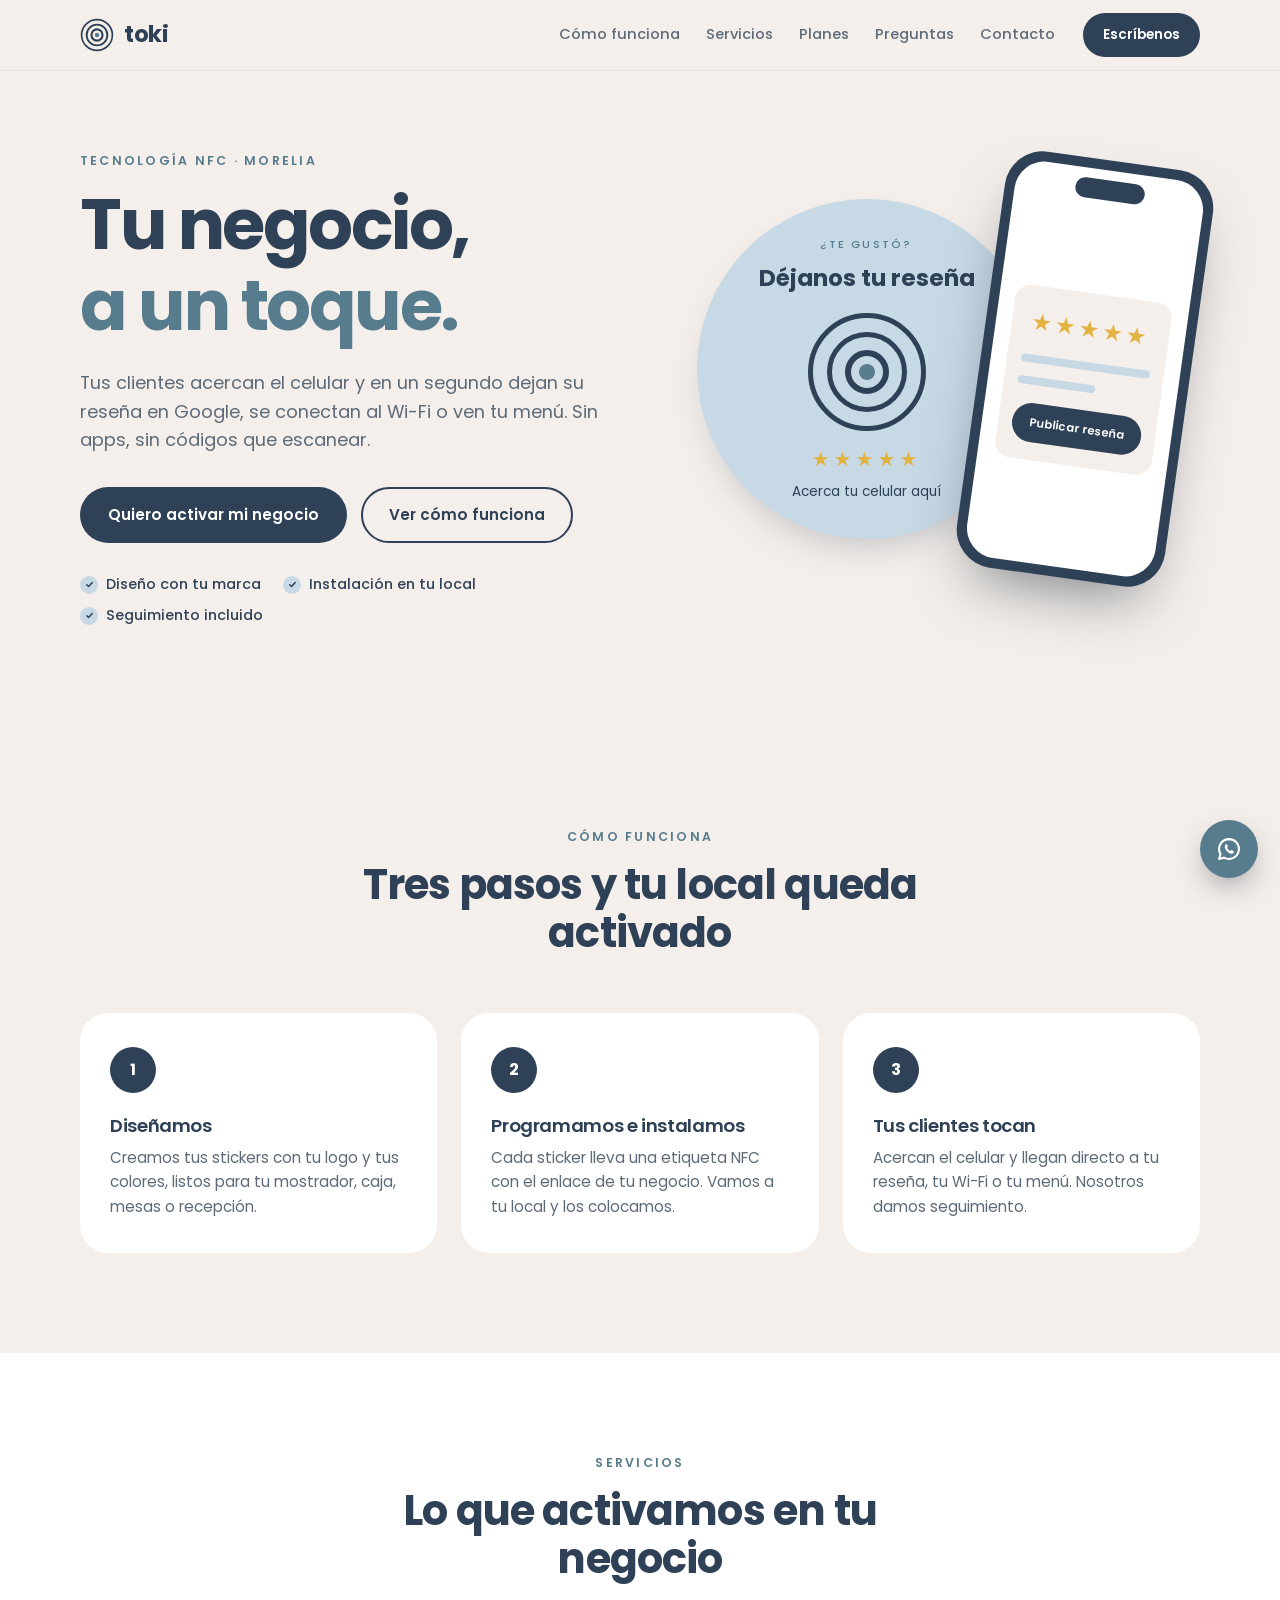
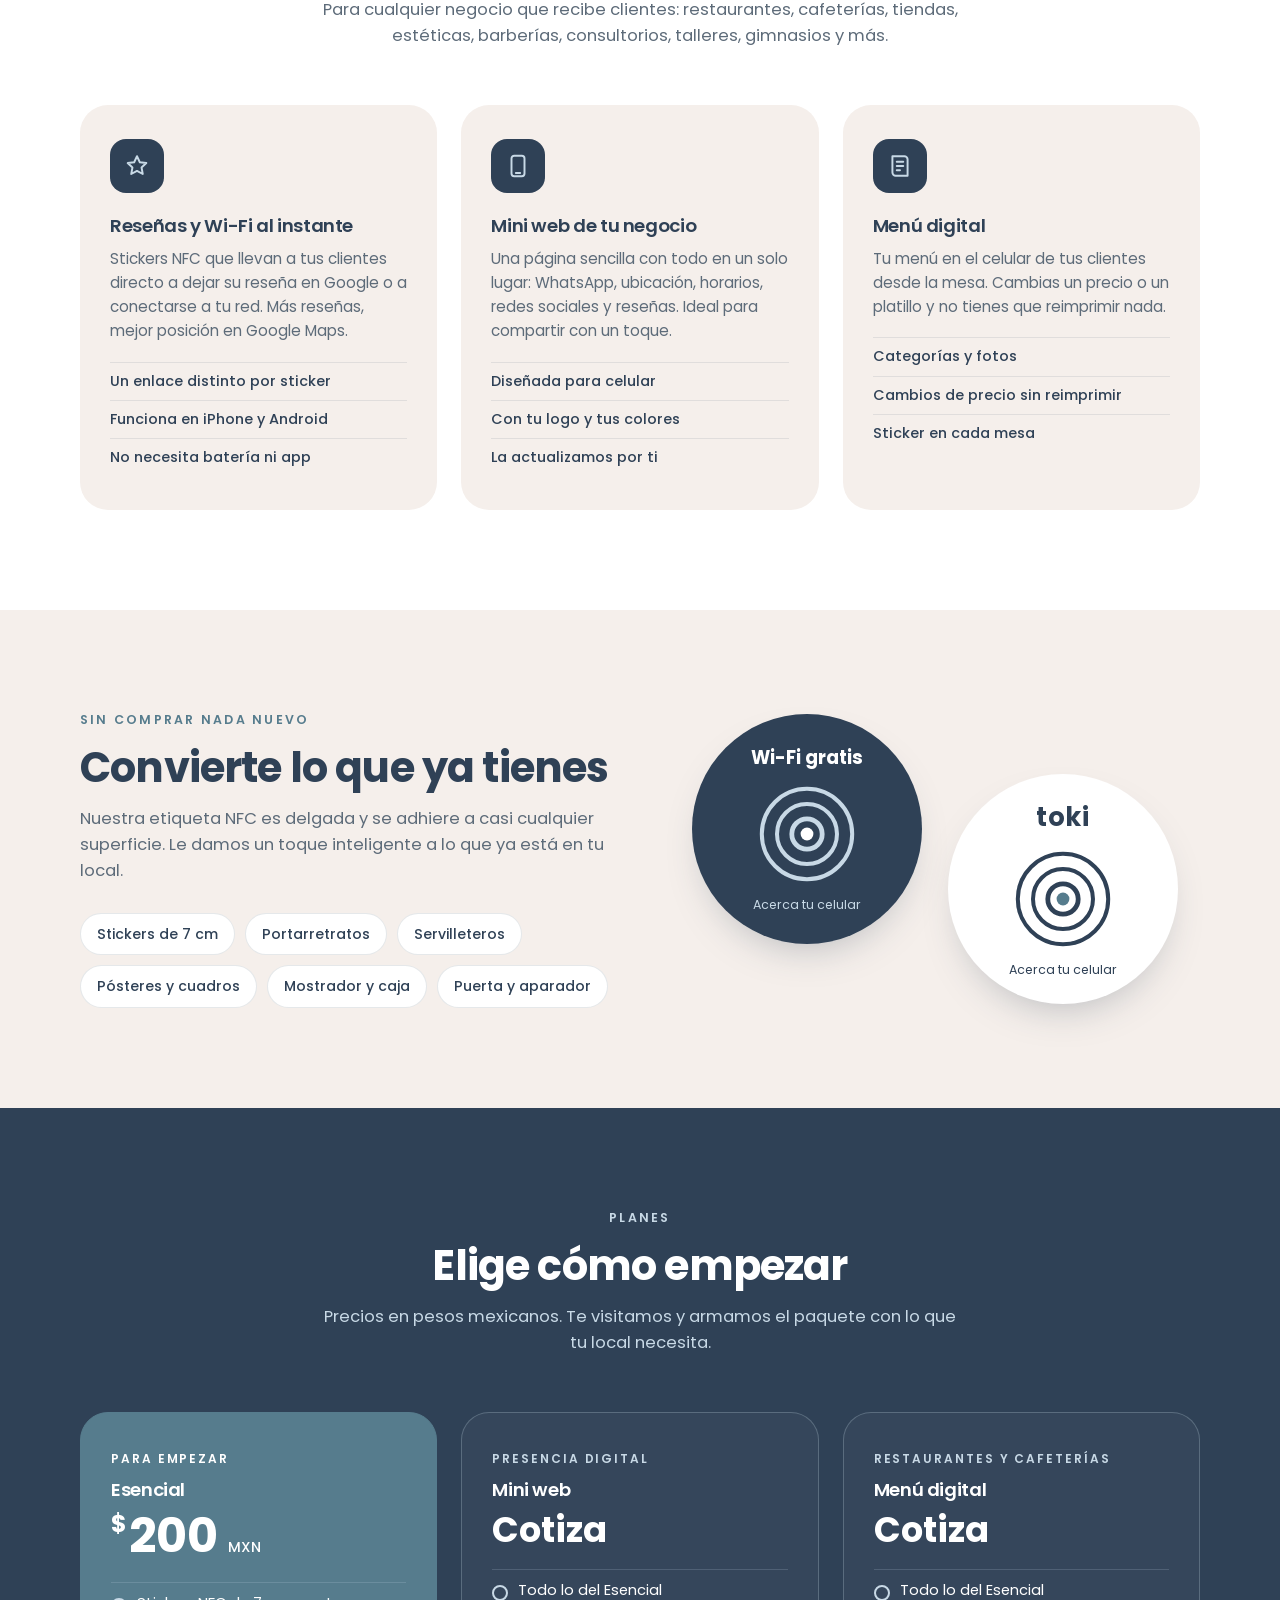
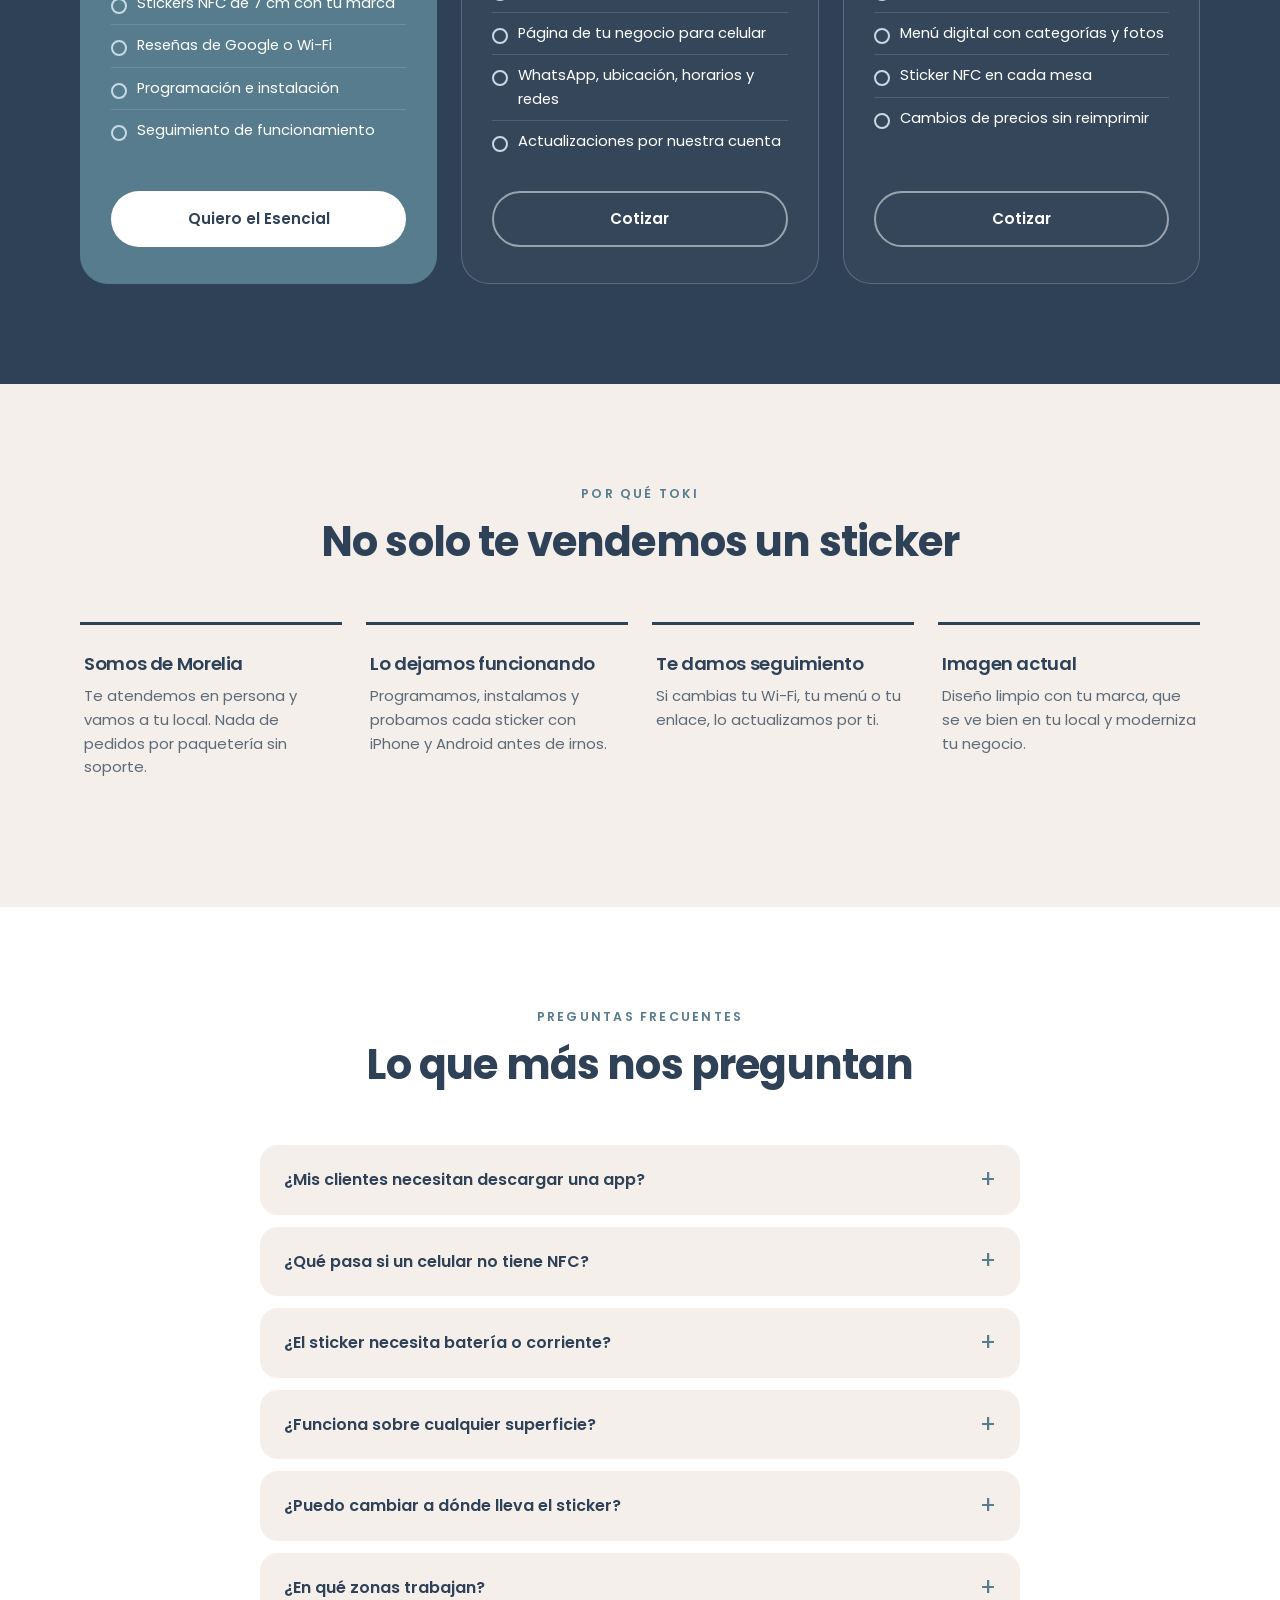
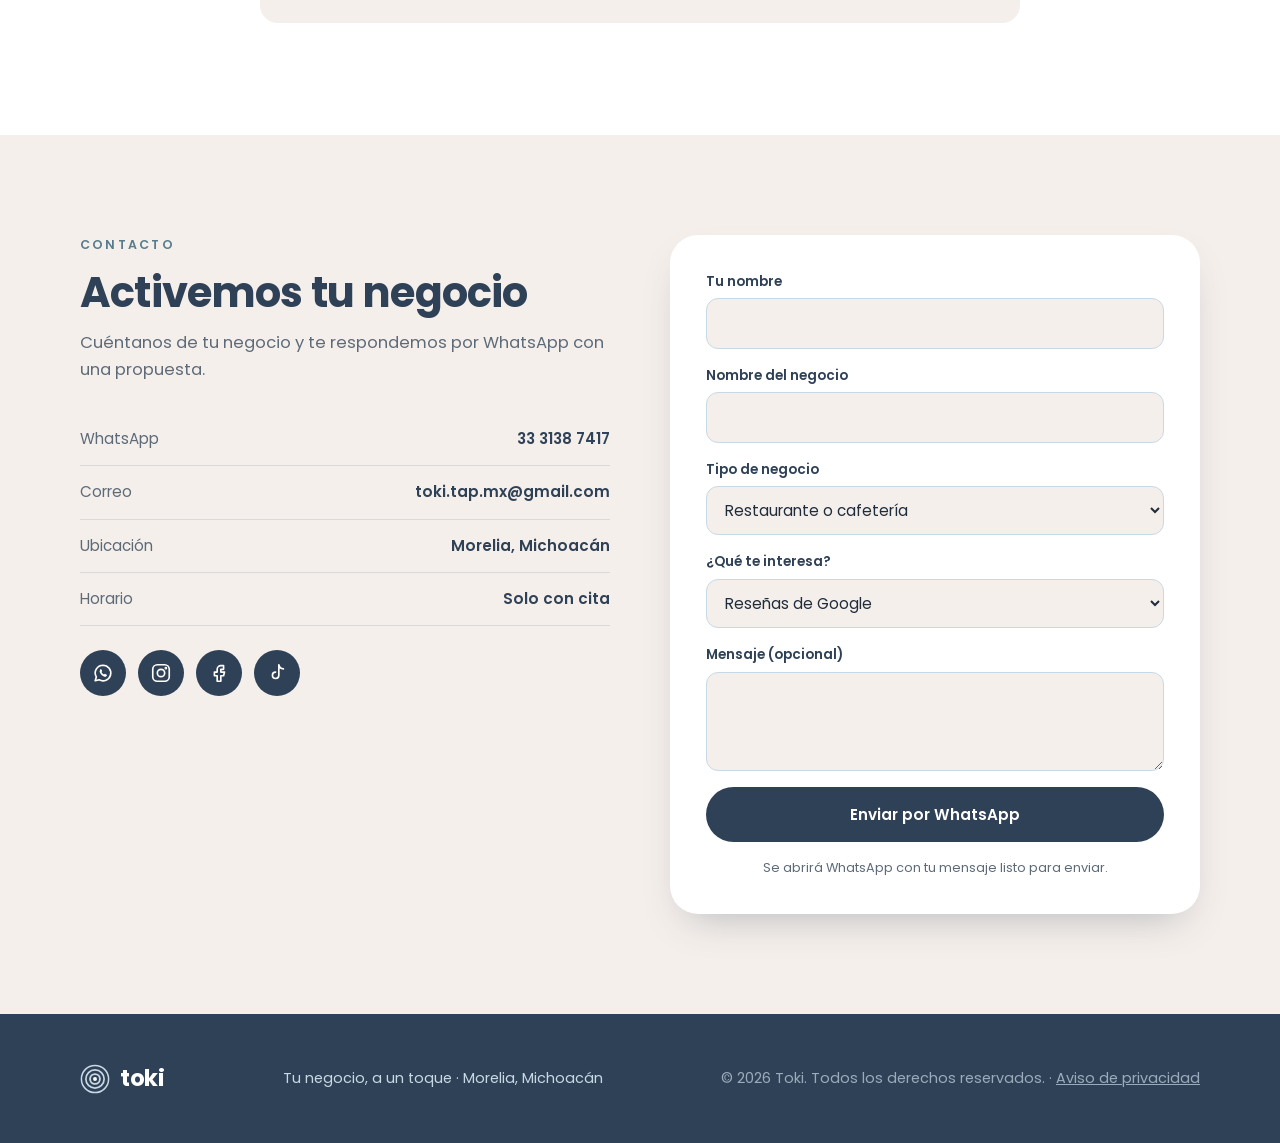
==== index.html @ 363a6a0e "Agregar aviso de privacidad (requerido por Meta para el bot de WhatsApp) Co-Authored-By: Claude Opus" ====
<!DOCTYPE html>
<html lang="es-MX">
<head>
  <meta charset="UTF-8">
  <meta name="viewport" content="width=device-width, initial-scale=1">
  <title>Toki · Tu negocio, a un toque | Stickers NFC en Morelia</title>
  <meta name="description" content="Stickers NFC para todo tipo de negocio en Morelia: reseñas de Google, Wi-Fi, menú digital y más con solo acercar el celular. Diseño, programación e instalación incluidos.">
  <meta property="og:title" content="Toki · Tu negocio, a un toque">
  <meta property="og:description" content="Reseñas, Wi-Fi y menú digital con solo acercar el celular. Stickers NFC instalados en tu negocio en Morelia.">
  <meta property="og:type" content="website">
  <meta property="og:locale" content="es_MX">
  <meta name="theme-color" content="#2F4156">
  <link rel="icon" href="favicon.svg" type="image/svg+xml">
  <link rel="preconnect" href="https://fonts.googleapis.com">
  <link rel="preconnect" href="https://fonts.gstatic.com" crossorigin>
  <link href="https://fonts.googleapis.com/css2?family=Poppins:wght@300;400;500;600;700&display=swap" rel="stylesheet">
  <link rel="stylesheet" href="css/styles.css">
</head>
<body>

<header class="nav">
  <div class="wrap nav__in">
    <a href="#inicio" class="brand" aria-label="Toki, inicio">
      <img src="assets/logo.svg" alt="" width="34" height="34">
      <span>toki</span>
    </a>
    <nav class="nav__links" id="menu">
      <a href="#como-funciona">Cómo funciona</a>
      <a href="#servicios">Servicios</a>
      <a href="#planes">Planes</a>
      <a href="#preguntas">Preguntas</a>
      <a href="#contacto">Contacto</a>
    </nav>
    <a class="btn btn--sm btn--dark js-wa" href="#contacto">Escríbenos</a>
    <button class="nav__toggle" aria-label="Abrir menú" aria-expanded="false" aria-controls="menu"><span></span><span></span></button>
  </div>
</header>

<main>
  <!-- HERO -->
  <section class="hero" id="inicio">
    <div class="wrap hero__in">
      <div class="hero__copy">
        <p class="eyebrow">Tecnología NFC · Morelia</p>
        <h1>Tu negocio,<br><span>a un toque.</span></h1>
        <p class="lead">Tus clientes acercan el celular y en un segundo dejan su reseña en Google, se conectan al Wi-Fi o ven tu menú. Sin apps, sin códigos que escanear.</p>
        <div class="hero__cta">
          <a class="btn btn--dark js-wa" href="#contacto">Quiero activar mi negocio</a>
          <a class="btn btn--ghost" href="#como-funciona">Ver cómo funciona</a>
        </div>
        <ul class="ticks">
          <li>Diseño con tu marca</li>
          <li>Instalación en tu local</li>
          <li>Seguimiento incluido</li>
        </ul>
      </div>
      <div class="hero__art" aria-hidden="true">
        <div class="sticker sticker--hero">
          <small>¿TE GUSTÓ?</small>
          <strong>Déjanos tu reseña</strong>
          <div class="radar"><i></i><i></i><i></i><b></b></div>
          <em>★★★★★</em>
          <span>Acerca tu celular aquí</span>
        </div>
        <div class="phone">
          <div class="phone__screen">
            <div class="phone__notch"></div>
            <div class="phone__card">
              <div class="phone__stars">★★★★★</div>
              <div class="phone__line"></div>
              <div class="phone__line phone__line--short"></div>
              <div class="phone__btn">Publicar reseña</div>
            </div>
          </div>
        </div>
        <div class="pulse"><i></i><i></i><i></i></div>
      </div>
    </div>
  </section>

  <!-- CÓMO FUNCIONA -->
  <section class="section" id="como-funciona">
    <div class="wrap">
      <header class="sec-head">
        <p class="eyebrow">Cómo funciona</p>
        <h2>Tres pasos y tu local queda activado</h2>
      </header>
      <ol class="steps">
        <li class="step">
          <span class="step__n">1</span>
          <h3>Diseñamos</h3>
          <p>Creamos tus stickers con tu logo y tus colores, listos para tu mostrador, caja, mesas o recepción.</p>
        </li>
        <li class="step">
          <span class="step__n">2</span>
          <h3>Programamos e instalamos</h3>
          <p>Cada sticker lleva una etiqueta NFC con el enlace de tu negocio. Vamos a tu local y los colocamos.</p>
        </li>
        <li class="step">
          <span class="step__n">3</span>
          <h3>Tus clientes tocan</h3>
          <p>Acercan el celular y llegan directo a tu reseña, tu Wi-Fi o tu menú. Nosotros damos seguimiento.</p>
        </li>
      </ol>
    </div>
  </section>

  <!-- SERVICIOS -->
  <section class="section section--tint" id="servicios">
    <div class="wrap">
      <header class="sec-head">
        <p class="eyebrow">Servicios</p>
        <h2>Lo que activamos en tu negocio</h2>
        <p class="sec-sub">Para cualquier negocio que recibe clientes: restaurantes, cafeterías, tiendas, estéticas, barberías, consultorios, talleres, gimnasios y más.</p>
      </header>
      <div class="cards">
        <article class="card">
          <div class="card__icon">
            <svg viewBox="0 0 24 24"><path d="M12 3l2.6 5.5 6 .8-4.4 4.1 1.1 6-5.3-2.9-5.3 2.9 1.1-6L3.4 9.3l6-.8z"/></svg>
          </div>
          <h3>Reseñas y Wi-Fi al instante</h3>
          <p>Stickers NFC que llevan a tus clientes directo a dejar su reseña en Google o a conectarse a tu red. Más reseñas, mejor posición en Google Maps.</p>
          <ul>
            <li>Un enlace distinto por sticker</li>
            <li>Funciona en iPhone y Android</li>
            <li>No necesita batería ni app</li>
          </ul>
        </article>
        <article class="card">
          <div class="card__icon">
            <svg viewBox="0 0 24 24"><rect x="6" y="2.5" width="12" height="19" rx="2.5"/><path d="M10 18.5h4"/></svg>
          </div>
          <h3>Mini web de tu negocio</h3>
          <p>Una página sencilla con todo en un solo lugar: WhatsApp, ubicación, horarios, redes sociales y reseñas. Ideal para compartir con un toque.</p>
          <ul>
            <li>Diseñada para celular</li>
            <li>Con tu logo y tus colores</li>
            <li>La actualizamos por ti</li>
          </ul>
        </article>
        <article class="card">
          <div class="card__icon">
            <svg viewBox="0 0 24 24"><path d="M5 3h11a3 3 0 013 3v15H8a3 3 0 01-3-3z"/><path d="M9 8h6M9 12h6M9 16h3"/></svg>
          </div>
          <h3>Menú digital</h3>
          <p>Tu menú en el celular de tus clientes desde la mesa. Cambias un precio o un platillo y no tienes que reimprimir nada.</p>
          <ul>
            <li>Categorías y fotos</li>
            <li>Cambios de precio sin reimprimir</li>
            <li>Sticker en cada mesa</li>
          </ul>
        </article>
      </div>
    </div>
  </section>

  <!-- CONVIERTE LO QUE YA TIENES -->
  <section class="section" id="formatos">
    <div class="wrap split">
      <div>
        <p class="eyebrow">Sin comprar nada nuevo</p>
        <h2>Convierte lo que ya tienes</h2>
        <p class="sec-sub">Nuestra etiqueta NFC es delgada y se adhiere a casi cualquier superficie. Le damos un toque inteligente a lo que ya está en tu local.</p>
        <ul class="chips">
          <li>Stickers de 7 cm</li>
          <li>Portarretratos</li>
          <li>Servilleteros</li>
          <li>Pósteres y cuadros</li>
          <li>Mostrador y caja</li>
          <li>Puerta y aparador</li>
        </ul>
      </div>
      <div class="mini-stickers" aria-hidden="true">
        <div class="sticker sticker--sm sticker--navy">
          <strong>Wi-Fi gratis</strong>
          <div class="radar radar--light"><i></i><i></i><i></i><b></b></div>
          <span>Acerca tu celular</span>
        </div>
        <div class="sticker sticker--sm sticker--white">
          <strong class="wordmark">toki</strong>
          <div class="radar"><i></i><i></i><i></i><b></b></div>
          <span>Acerca tu celular</span>
        </div>
      </div>
    </div>
  </section>

  <!-- PLANES -->
  <section class="section section--navy" id="planes">
    <div class="wrap">
      <header class="sec-head">
        <p class="eyebrow eyebrow--light">Planes</p>
        <h2>Elige cómo empezar</h2>
        <p class="sec-sub">Precios en pesos mexicanos. Te visitamos y armamos el paquete con lo que tu local necesita.</p>
      </header>
      <div class="plans">
        <article class="plan plan--featured">
          <p class="plan__tag">Para empezar</p>
          <h3>Esencial</h3>
          <p class="plan__price"><span>$</span>200 <small>MXN</small></p>
          <ul>
            <li>Stickers NFC de 7 cm con tu marca</li>
            <li>Reseñas de Google o Wi-Fi</li>
            <li>Programación e instalación</li>
            <li>Seguimiento de funcionamiento</li>
          </ul>
          <a class="btn btn--light js-wa" data-msg="Hola Toki, me interesa el plan Esencial." href="#contacto">Quiero el Esencial</a>
        </article>
        <article class="plan">
          <p class="plan__tag">Presencia digital</p>
          <h3>Mini web</h3>
          <p class="plan__price plan__price--quote">Cotiza</p>
          <ul>
            <li>Todo lo del Esencial</li>
            <li>Página de tu negocio para celular</li>
            <li>WhatsApp, ubicación, horarios y redes</li>
            <li>Actualizaciones por nuestra cuenta</li>
          </ul>
          <a class="btn btn--outline js-wa" data-msg="Hola Toki, quiero cotizar la Mini web." href="#contacto">Cotizar</a>
        </article>
        <article class="plan">
          <p class="plan__tag">Restaurantes y cafeterías</p>
          <h3>Menú digital</h3>
          <p class="plan__price plan__price--quote">Cotiza</p>
          <ul>
            <li>Todo lo del Esencial</li>
            <li>Menú digital con categorías y fotos</li>
            <li>Sticker NFC en cada mesa</li>
            <li>Cambios de precios sin reimprimir</li>
          </ul>
          <a class="btn btn--outline js-wa" data-msg="Hola Toki, quiero cotizar el Menú digital." href="#contacto">Cotizar</a>
        </article>
      </div>
    </div>
  </section>

  <!-- POR QUÉ TOKI -->
  <section class="section" id="por-que">
    <div class="wrap">
      <header class="sec-head">
        <p class="eyebrow">Por qué Toki</p>
        <h2>No solo te vendemos un sticker</h2>
      </header>
      <div class="why">
        <div><h3>Somos de Morelia</h3><p>Te atendemos en persona y vamos a tu local. Nada de pedidos por paquetería sin soporte.</p></div>
        <div><h3>Lo dejamos funcionando</h3><p>Programamos, instalamos y probamos cada sticker con iPhone y Android antes de irnos.</p></div>
        <div><h3>Te damos seguimiento</h3><p>Si cambias tu Wi-Fi, tu menú o tu enlace, lo actualizamos por ti.</p></div>
        <div><h3>Imagen actual</h3><p>Diseño limpio con tu marca, que se ve bien en tu local y moderniza tu negocio.</p></div>
      </div>
    </div>
  </section>

  <!-- PREGUNTAS -->
  <section class="section section--tint" id="preguntas">
    <div class="wrap wrap--narrow">
      <header class="sec-head">
        <p class="eyebrow">Preguntas frecuentes</p>
        <h2>Lo que más nos preguntan</h2>
      </header>
      <div class="faq">
        <details>
          <summary>¿Mis clientes necesitan descargar una app?</summary>
          <p>No. Los iPhone recientes y la mayoría de los Android con NFC leen la etiqueta solo con acercar el celular. En Android, el NFC debe estar activado en ajustes.</p>
        </details>
        <details>
          <summary>¿Qué pasa si un celular no tiene NFC?</summary>
          <p>Podemos agregar un código QR al diseño del sticker para que nadie se quede fuera.</p>
        </details>
        <details>
          <summary>¿El sticker necesita batería o corriente?</summary>
          <p>No. La etiqueta NFC toma la energía del celular al momento de acercarlo. No se descarga ni necesita mantenimiento eléctrico.</p>
        </details>
        <details>
          <summary>¿Funciona sobre cualquier superficie?</summary>
          <p>Sobre madera, vidrio, plástico, papel y acrílico, sí. Sobre metal se necesita una etiqueta especial; si tu mobiliario es metálico, te lo decimos al visitarte.</p>
        </details>
        <details>
          <summary>¿Puedo cambiar a dónde lleva el sticker?</summary>
          <p>Sí. Si cambias tu contraseña de Wi-Fi, tu menú o tu enlace, lo actualizamos sin que tengas que comprar stickers nuevos.</p>
        </details>
        <details>
          <summary>¿En qué zonas trabajan?</summary>
          <p>Empezamos en Morelia, con instalación en tu local. Escríbenos y te decimos si llegamos a tu zona.</p>
        </details>
      </div>
    </div>
  </section>

  <!-- CONTACTO -->
  <section class="section" id="contacto">
    <div class="wrap split split--contact">
      <div>
        <p class="eyebrow">Contacto</p>
        <h2>Activemos tu negocio</h2>
        <p class="sec-sub" id="contact-sub">Cuéntanos de tu negocio y te respondemos por WhatsApp con una propuesta.</p>
        <ul class="contact-list">
          <li data-need="whatsapp"><span>WhatsApp</span><a class="js-wa js-wa-text" href="#">—</a></li>
          <li data-need="email"><span>Correo</span><a class="js-email" href="#">—</a></li>
          <li><span>Ubicación</span><b class="js-ciudad">—</b></li>
          <li data-need="horario"><span>Horario</span><b class="js-horario">—</b></li>
        </ul>
        <div class="socials">
          <a class="js-wa-info" data-need="whatsapp" href="#" target="_blank" rel="noopener" aria-label="WhatsApp: pedir información"><svg viewBox="0 0 24 24"><path d="M12 3.5a8.5 8.5 0 0 0-7.3 12.8L3.5 20.5l4.3-1.1A8.5 8.5 0 1 0 12 3.5z"/><path d="M9.1 7.9c.3-.3.7-.3.9 0l1 1.6c.2.3.1.6-.1.8l-.6.6c.6 1.2 1.6 2.2 2.8 2.8l.6-.6c.2-.2.5-.3.8-.1l1.6 1c.3.2.3.6 0 .9l-.7.8c-.5.5-1.2.6-1.8.4-2.4-.9-4.3-2.8-5.2-5.2-.2-.6-.1-1.3.4-1.8z" fill="currentColor" stroke="none"/></svg></a>
          <a class="js-ig" data-need="instagram" href="#" target="_blank" rel="noopener" aria-label="Instagram"><svg viewBox="0 0 24 24"><rect x="3" y="3" width="18" height="18" rx="5"/><circle cx="12" cy="12" r="4"/><circle cx="17.3" cy="6.7" r=".6"/></svg></a>
          <a class="js-fb" data-need="facebook" href="#" target="_blank" rel="noopener" aria-label="Facebook"><svg viewBox="0 0 24 24"><path d="M14 8h3V4h-3a4 4 0 00-4 4v3H7v4h3v6h4v-6h3l1-4h-4V8z"/></svg></a>
          <a class="js-tt" data-need="tiktok" href="#" target="_blank" rel="noopener" aria-label="TikTok"><svg viewBox="0 0 24 24"><path d="M14 3v11.5a3.5 3.5 0 11-3.5-3.5M14 3c.5 2.5 2.4 4.3 5 4.5"/></svg></a>
        </div>
      </div>
      <div class="soon" id="soon" hidden>
        <img src="assets/logo.svg" alt="" width="64" height="64">
        <h3>Muy pronto abrimos nuestros canales</h3>
        <p>Estamos preparando nuestro WhatsApp y nuestras redes. Vuelve en unos días para activar tu negocio con Toki.</p>
      </div>
      <form class="form" id="form">
        <label>Tu nombre<input name="nombre" required autocomplete="name"></label>
        <label>Nombre del negocio<input name="negocio" required autocomplete="organization"></label>
        <label>Tipo de negocio
          <select name="giro">
            <option>Restaurante o cafetería</option>
            <option>Bar</option>
            <option>Tienda</option>
            <option>Estética o barbería</option>
            <option>Consultorio o clínica</option>
            <option>Taller</option>
            <option>Gimnasio</option>
            <option>Hotel</option>
            <option>Otro</option>
          </select>
        </label>
        <label>¿Qué te interesa?
          <select name="interes">
            <option>Reseñas de Google</option>
            <option>Wi-Fi</option>
            <option>Mini web</option>
            <option>Menú digital</option>
            <option>Aún no sé, quiero asesoría</option>
          </select>
        </label>
        <label>Mensaje (opcional)<textarea name="mensaje" rows="3"></textarea></label>
        <button class="btn btn--dark" type="submit">Enviar por WhatsApp</button>
        <p class="form__note">Se abrirá WhatsApp con tu mensaje listo para enviar.</p>
      </form>
    </div>
  </section>
</main>

<footer class="footer">
  <div class="wrap footer__in">
    <a href="#inicio" class="brand brand--light"><img src="assets/logo-light.svg" alt="" width="30" height="30"><span>toki</span></a>
    <p>Tu negocio, a un toque · <span class="js-ciudad">Morelia</span></p>
    <p class="footer__copy">© <span id="year"></span> Toki. Todos los derechos reservados. · <a href="privacidad.html" style="text-decoration:underline">Aviso de privacidad</a></p>
  </div>
</footer>

<a class="wa-float js-wa" href="#contacto" aria-label="Escríbenos por WhatsApp">
  <svg viewBox="0 0 24 24"><path d="M12 3.5a8.5 8.5 0 0 0-7.3 12.8L3.5 20.5l4.3-1.1A8.5 8.5 0 1 0 12 3.5z"/><path d="M9.1 7.9c.3-.3.7-.3.9 0l1 1.6c.2.3.1.6-.1.8l-.6.6c.6 1.2 1.6 2.2 2.8 2.8l.6-.6c.2-.2.5-.3.8-.1l1.6 1c.3.2.3.6 0 .9l-.7.8c-.5.5-1.2.6-1.8.4-2.4-.9-4.3-2.8-5.2-5.2-.2-.6-.1-1.3.4-1.8z" fill="currentColor" stroke="none"/></svg>
</a>

<script src="js/config.js"></script>
<script src="js/main.js"></script>
</body>
</html>
---- css/styles.css ----
/* ===== Toki · identidad ===== */
:root{
  --navy:#2F4156; --teal:#567C8D; --beige:#F5EFEB; --sky:#C8D9E6; --white:#FFFFFF;
  --ink:#1F2C3B; --muted:#5D6B79; --gold:#E3B341;
  --r:18px; --r-lg:28px;
  --shadow:0 18px 40px -18px rgba(47,65,86,.35);
  --font:"Poppins",system-ui,-apple-system,"Segoe UI",Roboto,sans-serif;
}
*{box-sizing:border-box;margin:0;padding:0}
html{scroll-behavior:smooth;scroll-padding-top:80px}
body{font-family:var(--font);color:var(--ink);background:var(--beige);line-height:1.6;-webkit-font-smoothing:antialiased}
img,svg{display:block}
a{color:inherit;text-decoration:none}
ul{list-style:none}
h1,h2,h3{color:var(--navy);line-height:1.15;letter-spacing:-.02em}
h2{font-size:clamp(1.8rem,3.6vw,2.6rem);font-weight:700}
h3{font-size:1.15rem;font-weight:600}
.wrap{width:min(1120px,100% - 40px);margin-inline:auto}
.wrap--narrow{width:min(760px,100% - 40px)}

/* ===== Botones ===== */
.btn{display:inline-flex;align-items:center;justify-content:center;gap:8px;padding:14px 26px;border-radius:999px;font-weight:600;font-size:.95rem;border:2px solid transparent;cursor:pointer;transition:transform .2s,background .2s,color .2s,border-color .2s;font-family:inherit}
.btn:hover{transform:translateY(-2px)}
.btn--sm{padding:9px 18px;font-size:.85rem}
.btn--dark{background:var(--navy);color:var(--white)}
.btn--dark:hover{background:var(--teal)}
.btn--ghost{border-color:var(--navy);color:var(--navy)}
.btn--ghost:hover{background:var(--navy);color:var(--white)}
.btn--light{background:var(--white);color:var(--navy)}
.btn--light:hover{background:var(--sky)}
.btn--outline{border-color:rgba(255,255,255,.5);color:var(--white)}
.btn--outline:hover{background:var(--white);color:var(--navy)}

/* ===== Navegación ===== */
.nav{position:sticky;top:0;z-index:50;background:rgba(245,239,235,.85);backdrop-filter:saturate(1.4) blur(12px);border-bottom:1px solid rgba(47,65,86,.08)}
.nav__in{display:flex;align-items:center;gap:28px;height:70px}
.brand{display:flex;align-items:center;gap:10px;font-weight:700;font-size:1.45rem;color:var(--navy);letter-spacing:-.02em}
.brand--light{color:var(--white)}
.nav__links{display:flex;gap:26px;margin-left:auto;font-size:.92rem;font-weight:500;color:var(--muted)}
.nav__links a:hover{color:var(--navy)}
.nav__toggle{display:none;background:none;border:0;width:40px;height:40px;cursor:pointer;flex-direction:column;justify-content:center;gap:6px;align-items:center}
.nav__toggle span{width:22px;height:2px;background:var(--navy);border-radius:2px;transition:.25s}

/* ===== Hero ===== */
.hero{padding:80px 0 100px;overflow:hidden}
.hero__in{display:grid;grid-template-columns:1.05fr .95fr;gap:60px;align-items:center}
.eyebrow{font-size:.78rem;font-weight:600;letter-spacing:.18em;text-transform:uppercase;color:var(--teal);margin-bottom:14px}
.eyebrow--light{color:var(--sky)}
h1{font-size:clamp(2.7rem,6vw,4.4rem);font-weight:700;letter-spacing:-.035em}
h1 span{color:var(--teal)}
.lead{font-size:1.12rem;color:var(--muted);margin:22px 0 32px;max-width:520px}
.hero__cta{display:flex;flex-wrap:wrap;gap:14px}
.ticks{display:flex;flex-wrap:wrap;gap:8px 22px;margin-top:30px;font-size:.9rem;color:var(--navy);font-weight:500}
.ticks li{display:flex;align-items:center;gap:8px}
.ticks li::before{content:"";width:18px;height:18px;border-radius:50%;background:var(--sky) url("data:image/svg+xml,%3Csvg xmlns='http://www.w3.org/2000/svg' viewBox='0 0 24 24' fill='none' stroke='%232F4156' stroke-width='3.2' stroke-linecap='round' stroke-linejoin='round'%3E%3Cpath d='M6 12.5l4 4 8-9'/%3E%3C/svg%3E") center/11px no-repeat}

.hero__art{position:relative;height:460px}
.sticker{border-radius:50%;display:flex;flex-direction:column;align-items:center;justify-content:center;text-align:center;box-shadow:var(--shadow)}
.sticker--hero{position:absolute;left:0;top:40px;width:340px;height:340px;background:var(--sky);color:var(--navy);gap:6px;z-index:1}
.sticker small{font-size:.7rem;letter-spacing:.2em;color:var(--teal);font-weight:500}
.sticker strong{font-size:1.45rem;font-weight:700}
.sticker em{font-style:normal;color:var(--gold);font-size:1.25rem;letter-spacing:4px}
.sticker span{font-size:.85rem}
.radar{position:relative;width:118px;height:118px;margin:10px 0 6px}
.radar i{position:absolute;inset:0;border:5px solid var(--navy);border-radius:50%}
.radar i:nth-child(2){inset:19px;border-width:5.5px}
.radar i:nth-child(3){inset:37px;border-width:6px}
.radar b{position:absolute;inset:51px;background:var(--teal);border-radius:50%}
.radar--light i{border-color:var(--sky)}
.radar--light b{background:var(--white)}

.phone{position:absolute;right:10px;top:0;width:210px;height:420px;border-radius:38px;background:var(--navy);padding:10px;box-shadow:0 30px 60px -20px rgba(31,44,59,.55);transform:rotate(8deg);z-index:2;animation:tap 4s ease-in-out infinite}
.phone__screen{height:100%;border-radius:30px;background:var(--white);position:relative;padding:44px 16px 16px}
.phone__notch{position:absolute;top:10px;left:50%;translate:-50% 0;width:70px;height:20px;border-radius:12px;background:var(--navy)}
.phone__card{background:var(--beige);border-radius:16px;padding:18px 14px;margin-top:80px}
.phone__stars{color:var(--gold);font-size:1.45rem;letter-spacing:3px;text-align:center}
.phone__line{height:8px;border-radius:6px;background:var(--sky);margin-top:14px}
.phone__line--short{width:60%}
.phone__btn{margin-top:18px;background:var(--navy);color:var(--white);font-size:.72rem;font-weight:600;text-align:center;padding:10px;border-radius:999px}
.pulse{position:absolute;left:170px;top:210px;z-index:0}
.pulse i{position:absolute;width:20px;height:20px;border-radius:50%;border:2px solid var(--teal);translate:-50% -50%;animation:ping 3s ease-out infinite;opacity:0}
.pulse i:nth-child(2){animation-delay:1s}
.pulse i:nth-child(3){animation-delay:2s}
@keyframes ping{0%{width:20px;height:20px;opacity:.7}100%{width:460px;height:460px;opacity:0}}
@keyframes tap{0%,100%{transform:rotate(8deg) translate(0,0)}50%{transform:rotate(5deg) translate(-26px,8px)}}

/* ===== Secciones ===== */
.section{padding:100px 0}
.section--tint{background:var(--white)}
.section--navy{background:var(--navy);color:var(--sky)}
.section--navy h2,.section--navy h3{color:var(--white)}
.sec-head{text-align:center;max-width:640px;margin:0 auto 56px}
.sec-sub{color:var(--muted);margin-top:14px;font-size:1.03rem}
.section--navy .sec-sub{color:var(--sky)}

.steps{display:grid;grid-template-columns:repeat(3,1fr);gap:24px;list-style:none}
.step{background:var(--white);border-radius:var(--r-lg);padding:34px 30px;position:relative}
.step__n{display:grid;place-items:center;width:46px;height:46px;border-radius:50%;background:var(--navy);color:var(--white);font-weight:700;margin-bottom:22px}
.step p{color:var(--muted);margin-top:10px;font-size:.95rem}

.cards{display:grid;grid-template-columns:repeat(3,1fr);gap:24px}
.card{background:var(--beige);border-radius:var(--r-lg);padding:34px 30px;transition:transform .25s,box-shadow .25s}
.card:hover{transform:translateY(-6px);box-shadow:var(--shadow)}
.card__icon{width:54px;height:54px;border-radius:16px;background:var(--navy);display:grid;place-items:center;margin-bottom:22px}
.card__icon svg{width:26px;height:26px;fill:none;stroke:var(--sky);stroke-width:1.8;stroke-linecap:round;stroke-linejoin:round}
.card p{color:var(--muted);font-size:.95rem;margin:10px 0 18px}
.card li{font-size:.9rem;color:var(--navy);padding:7px 0;border-top:1px solid rgba(47,65,86,.1);font-weight:500}

.split{display:grid;grid-template-columns:1fr 1fr;gap:60px;align-items:center}
.chips{display:flex;flex-wrap:wrap;gap:10px;margin-top:28px}
.chips li{background:var(--white);border:1px solid rgba(47,65,86,.12);padding:9px 16px;border-radius:999px;font-size:.88rem;font-weight:500;color:var(--navy)}
.mini-stickers{display:flex;justify-content:center;gap:26px;flex-wrap:wrap}
.sticker--sm{width:230px;height:230px;gap:2px}
.sticker--sm strong{font-size:1.15rem}
.sticker--sm .radar{transform:scale(.8);margin:0}
.sticker--sm span{font-size:.78rem}
.sticker--navy{background:var(--navy);color:var(--white)}
.sticker--white{background:var(--white);color:var(--navy)}
.sticker--navy span{color:var(--sky)}
.wordmark{font-size:1.6rem!important;letter-spacing:.02em}
.mini-stickers .sticker:nth-child(2){margin-top:60px}

.plans{display:grid;grid-template-columns:repeat(3,1fr);gap:24px;align-items:stretch}
.plan{border:1px solid rgba(200,217,230,.25);border-radius:var(--r-lg);padding:36px 30px;display:flex;flex-direction:column;background:rgba(255,255,255,.03)}
.plan--featured{background:var(--teal);border-color:var(--teal)}
.plan__tag{font-size:.75rem;letter-spacing:.16em;text-transform:uppercase;font-weight:600;color:var(--sky);margin-bottom:10px}
.plan--featured .plan__tag{color:var(--white)}
.plan__price{font-size:3rem;font-weight:700;color:var(--white);margin:12px 0 22px;line-height:1}
.plan__price span{font-size:1.5rem;vertical-align:top;margin-right:2px}
.plan__price small{font-size:.9rem;font-weight:500;color:var(--sky)}
.plan--featured .plan__price small{color:var(--white)}
.plan__price--quote{font-size:2.2rem}
.plan ul{flex:1;margin-bottom:28px}
.plan li{padding:9px 0 9px 26px;border-top:1px solid rgba(200,217,230,.18);font-size:.92rem;position:relative;color:var(--white)}
.plan li::before{content:"";position:absolute;left:0;top:15px;width:12px;height:12px;border-radius:50%;border:2.5px solid var(--sky)}

.why{display:grid;grid-template-columns:repeat(4,1fr);gap:24px}
.why>div{padding:28px 4px;border-top:3px solid var(--navy)}
.why p{color:var(--muted);font-size:.93rem;margin-top:10px}

.faq details{background:var(--beige);border-radius:var(--r);margin-bottom:12px;padding:4px 24px}
.faq summary{cursor:pointer;font-weight:600;color:var(--navy);padding:18px 30px 18px 0;list-style:none;position:relative}
.faq summary::-webkit-details-marker{display:none}
.faq summary::after{content:"+";position:absolute;right:0;top:50%;translate:0 -50%;font-size:1.5rem;font-weight:400;color:var(--teal);transition:rotate .25s}
.faq details[open] summary::after{rotate:45deg}
.faq details p{color:var(--muted);padding-bottom:20px;font-size:.95rem}

.split--contact{align-items:start}
.contact-list{margin:30px 0 24px}
.contact-list li{display:flex;justify-content:space-between;gap:20px;padding:14px 0;border-bottom:1px solid rgba(47,65,86,.12);font-size:.95rem}
.contact-list span{color:var(--muted)}
.contact-list a,.contact-list b{color:var(--navy);font-weight:600;text-align:right}
.contact-list a:hover{color:var(--teal)}
.socials{display:flex;gap:12px}
.socials a{width:46px;height:46px;border-radius:50%;background:var(--navy);color:var(--white);display:grid;place-items:center;transition:background .2s}
.socials a:hover{background:var(--teal)}
.socials svg{width:22px;height:22px;fill:none;stroke:var(--white);stroke-width:1.8;stroke-linecap:round;stroke-linejoin:round}
.form{background:var(--white);border-radius:var(--r-lg);padding:36px;display:grid;gap:16px;box-shadow:var(--shadow)}
.form label{display:grid;gap:6px;font-size:.85rem;font-weight:600;color:var(--navy)}
.form input,.form select,.form textarea{font:inherit;font-weight:400;font-size:.95rem;padding:12px 14px;border-radius:12px;border:1.5px solid var(--sky);background:var(--beige);color:var(--ink);outline:none;transition:border-color .2s}
.form input:focus,.form select:focus,.form textarea:focus{border-color:var(--teal)}
.form__note{font-size:.8rem;color:var(--muted);text-align:center}

.footer{background:var(--navy);color:var(--sky);padding:46px 0}
.footer__in{display:flex;align-items:center;justify-content:space-between;gap:20px;flex-wrap:wrap;font-size:.9rem}
.footer__copy{opacity:.7}

.wa-float{position:fixed;right:22px;bottom:22px;width:58px;height:58px;border-radius:50%;background:var(--teal);color:var(--white);display:grid;place-items:center;box-shadow:0 12px 30px -8px rgba(31,44,59,.5);z-index:60;transition:transform .2s}
.wa-float:hover{transform:scale(1.08)}
.wa-float svg{width:28px;height:28px;fill:none;stroke:currentColor;stroke-width:1.8;stroke-linejoin:round}

/* Aparición al hacer scroll */
.reveal{opacity:0;transform:translateY(24px);transition:opacity .7s ease,transform .7s ease}
.reveal.in{opacity:1;transform:none}

/* ===== Responsivo ===== */
@media (max-width:960px){
  .hero__in,.split{grid-template-columns:1fr}
  .hero__art{height:420px;max-width:440px;margin:0 auto;width:100%}
  .cards,.plans,.steps{grid-template-columns:1fr}
  .why{grid-template-columns:1fr 1fr}
  .plans{max-width:440px;margin-inline:auto}
}
@media (max-width:760px){
  .nav__links{position:fixed;inset:70px 0 auto 0;flex-direction:column;gap:0;background:var(--beige);padding:10px 20px 24px;border-bottom:1px solid rgba(47,65,86,.1);transform:translateY(-130%);transition:transform .3s;margin:0}
  .nav__links a{padding:14px 0;border-bottom:1px solid rgba(47,65,86,.08);font-size:1rem}
  .nav.open .nav__links{transform:none}
  .nav__toggle{display:flex;margin-left:auto}
  .nav__in>.btn{display:none}
  .nav.open .nav__toggle span:first-child{transform:translateY(4px) rotate(45deg)}
  .nav.open .nav__toggle span:last-child{transform:translateY(-4px) rotate(-45deg)}
  .hero{padding:50px 0 70px}
  .section{padding:72px 0}
  .sticker--hero{width:270px;height:270px;top:60px}
  .sticker--hero .radar{transform:scale(.8);margin:0}
  .sticker--hero strong{font-size:1.2rem}
  .phone{width:170px;height:340px;right:0}
  .phone__card{margin-top:50px}
  .pulse{left:135px;top:195px}
  .why{grid-template-columns:1fr}
  .mini-stickers .sticker:nth-child(2){margin-top:0}
  .sticker--sm{width:190px;height:190px}
  .sticker--sm .radar{transform:scale(.65);margin:-12px 0}
  .form{padding:26px}
}
@media (prefers-reduced-motion:reduce){
  *{animation:none!important;transition:none!important;scroll-behavior:auto!important}
  .reveal{opacity:1;transform:none}
}

/* Evita desbordes horizontales en celular */
.split>*{min-width:0}
.form input,.form select,.form textarea{width:100%;min-width:0}
.contact-list a{overflow-wrap:anywhere}
@media (max-width:760px){
  .hero__art{height:360px}
  .sticker--hero{width:230px;height:230px;top:70px;gap:2px}
  .sticker--hero small{font-size:.6rem}
  .sticker--hero strong{font-size:1rem}
  .sticker--hero .radar{transform:scale(.62);margin:-18px 0}
  .sticker--hero em{font-size:.95rem}
  .sticker--hero span{font-size:.72rem}
  .phone{width:140px;height:290px;border-radius:30px;padding:8px}
  .phone__screen{border-radius:24px;padding:34px 10px 10px}
  .phone__notch{width:50px;height:14px}
  .phone__card{margin-top:34px;padding:12px 8px}
  .phone__stars{font-size:.95rem;letter-spacing:1px}
  .phone__btn{font-size:.6rem;padding:7px}
  .pulse{left:115px;top:185px}
}

/* Elementos ocultos por datos pendientes */
[hidden]{display:none!important}
.soon{background:var(--white);border-radius:var(--r-lg);padding:44px 36px;text-align:center;box-shadow:var(--shadow);display:grid;justify-items:center;gap:14px}
.soon p{color:var(--muted);max-width:360px}
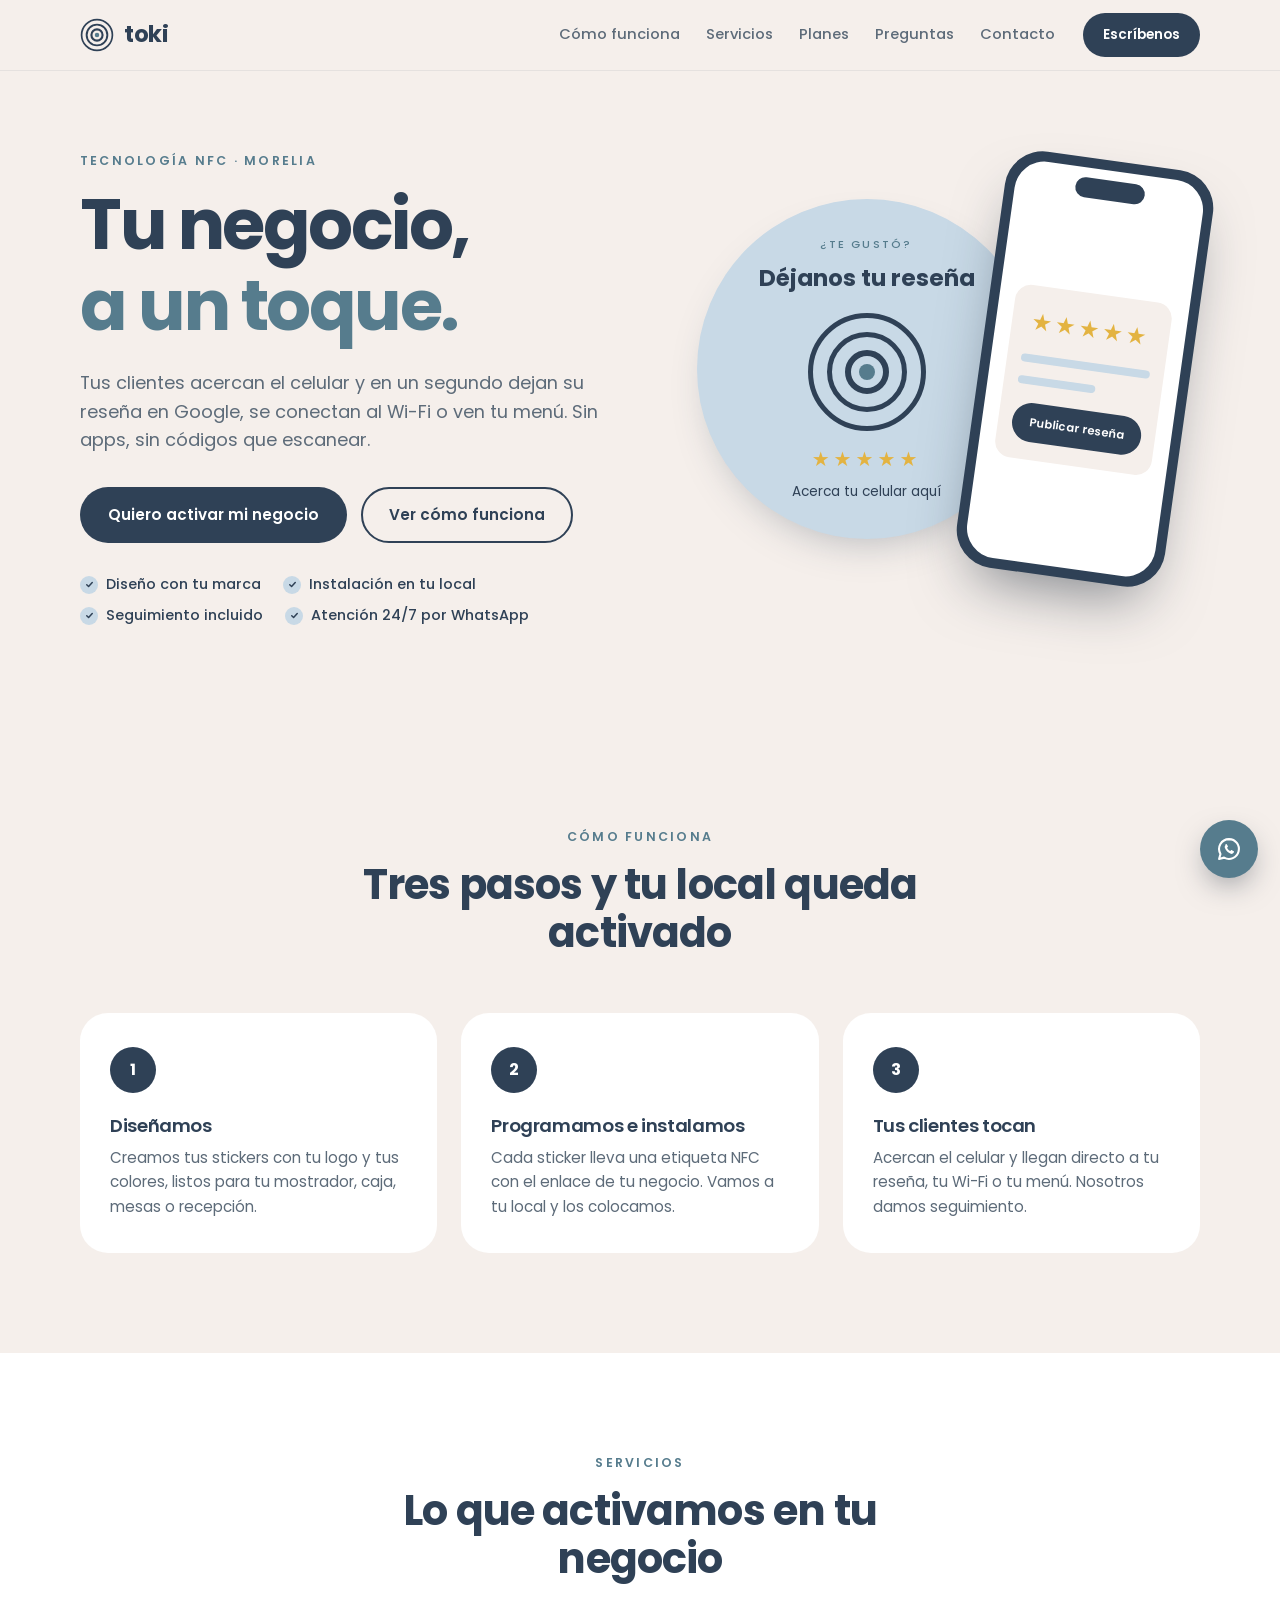
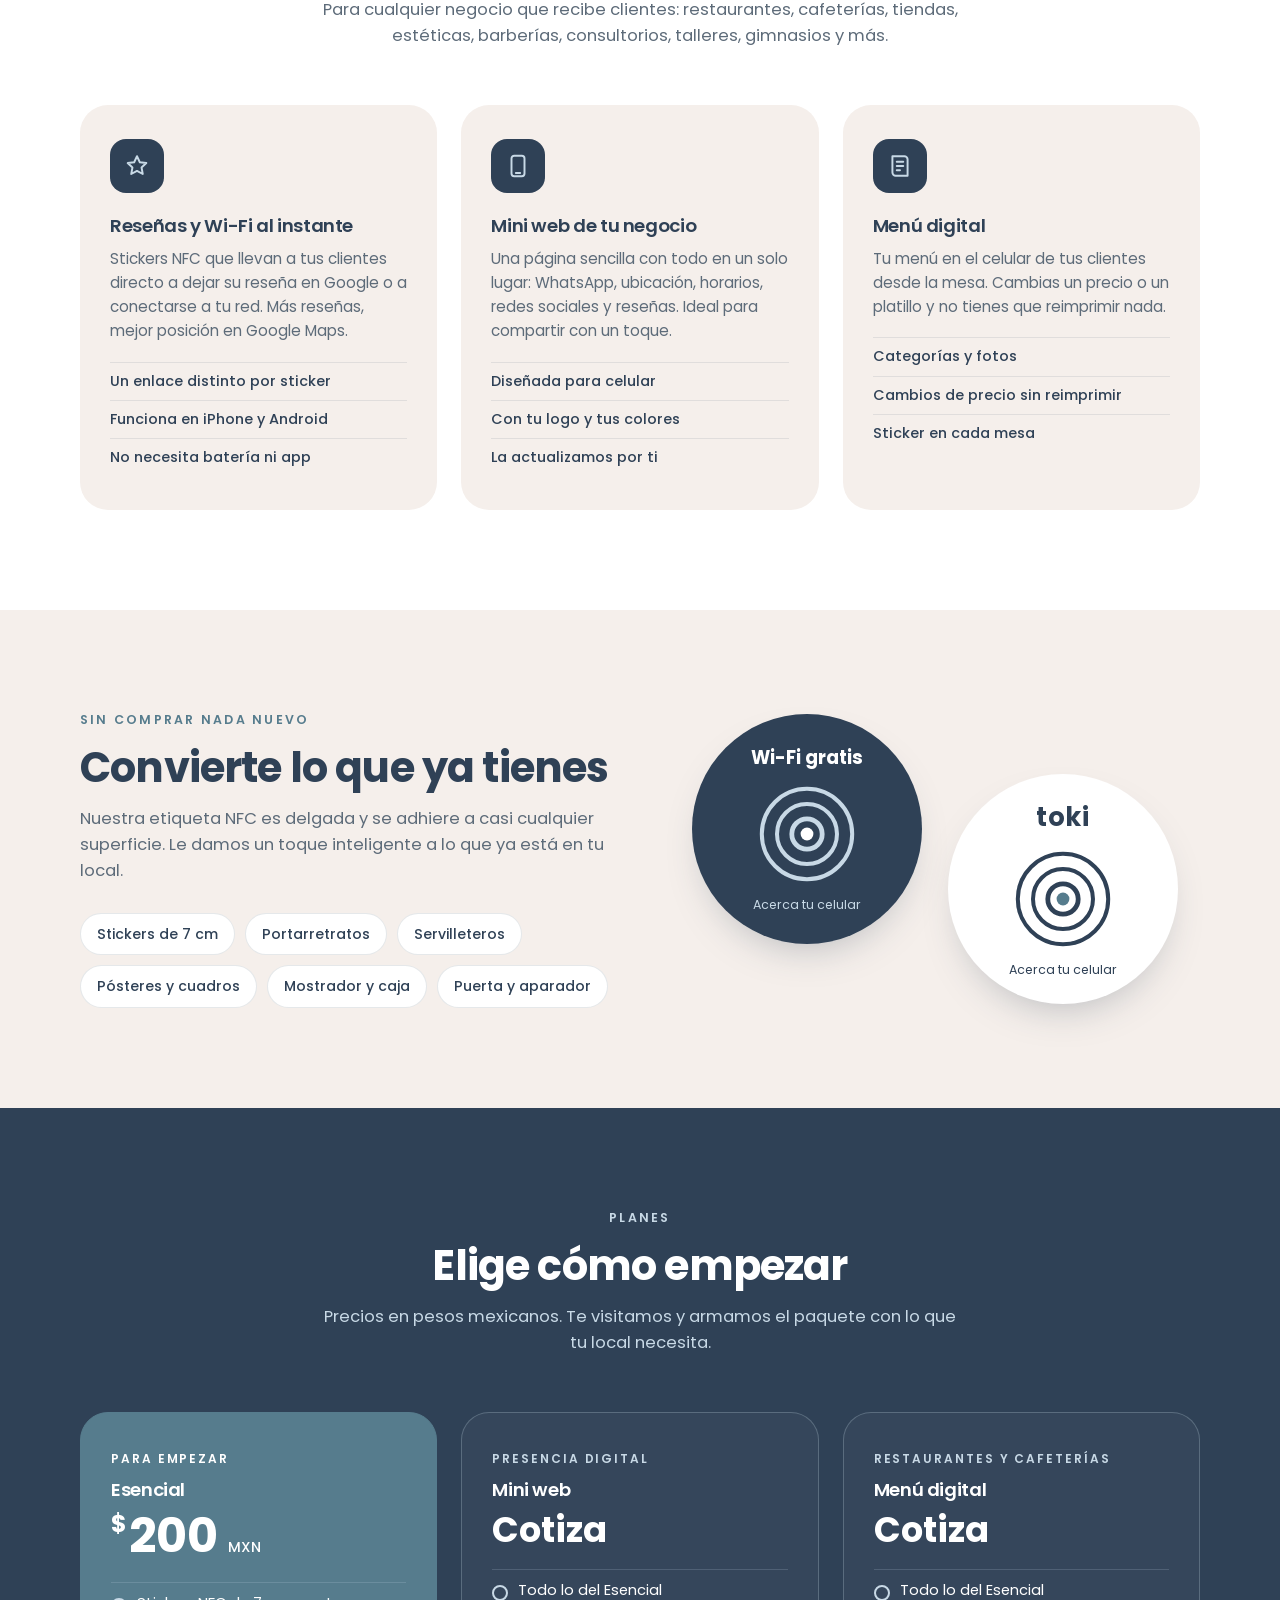
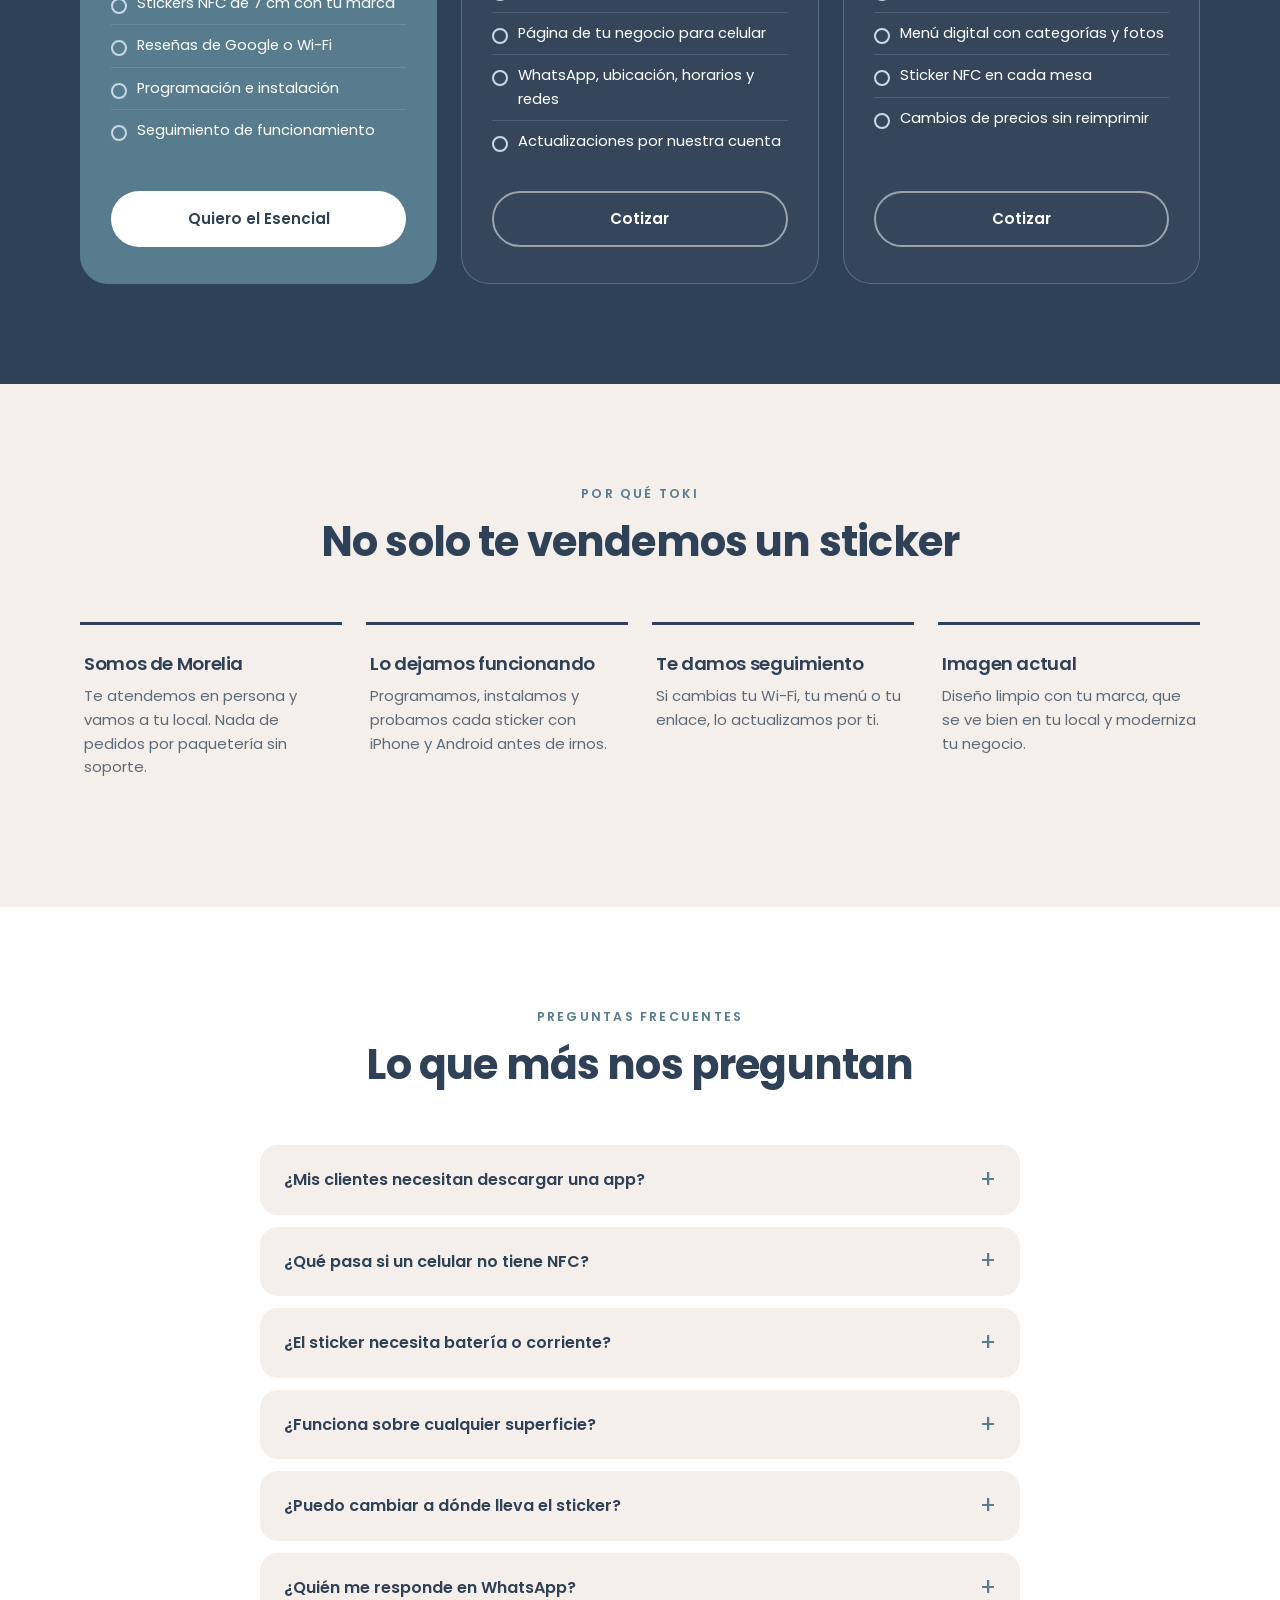
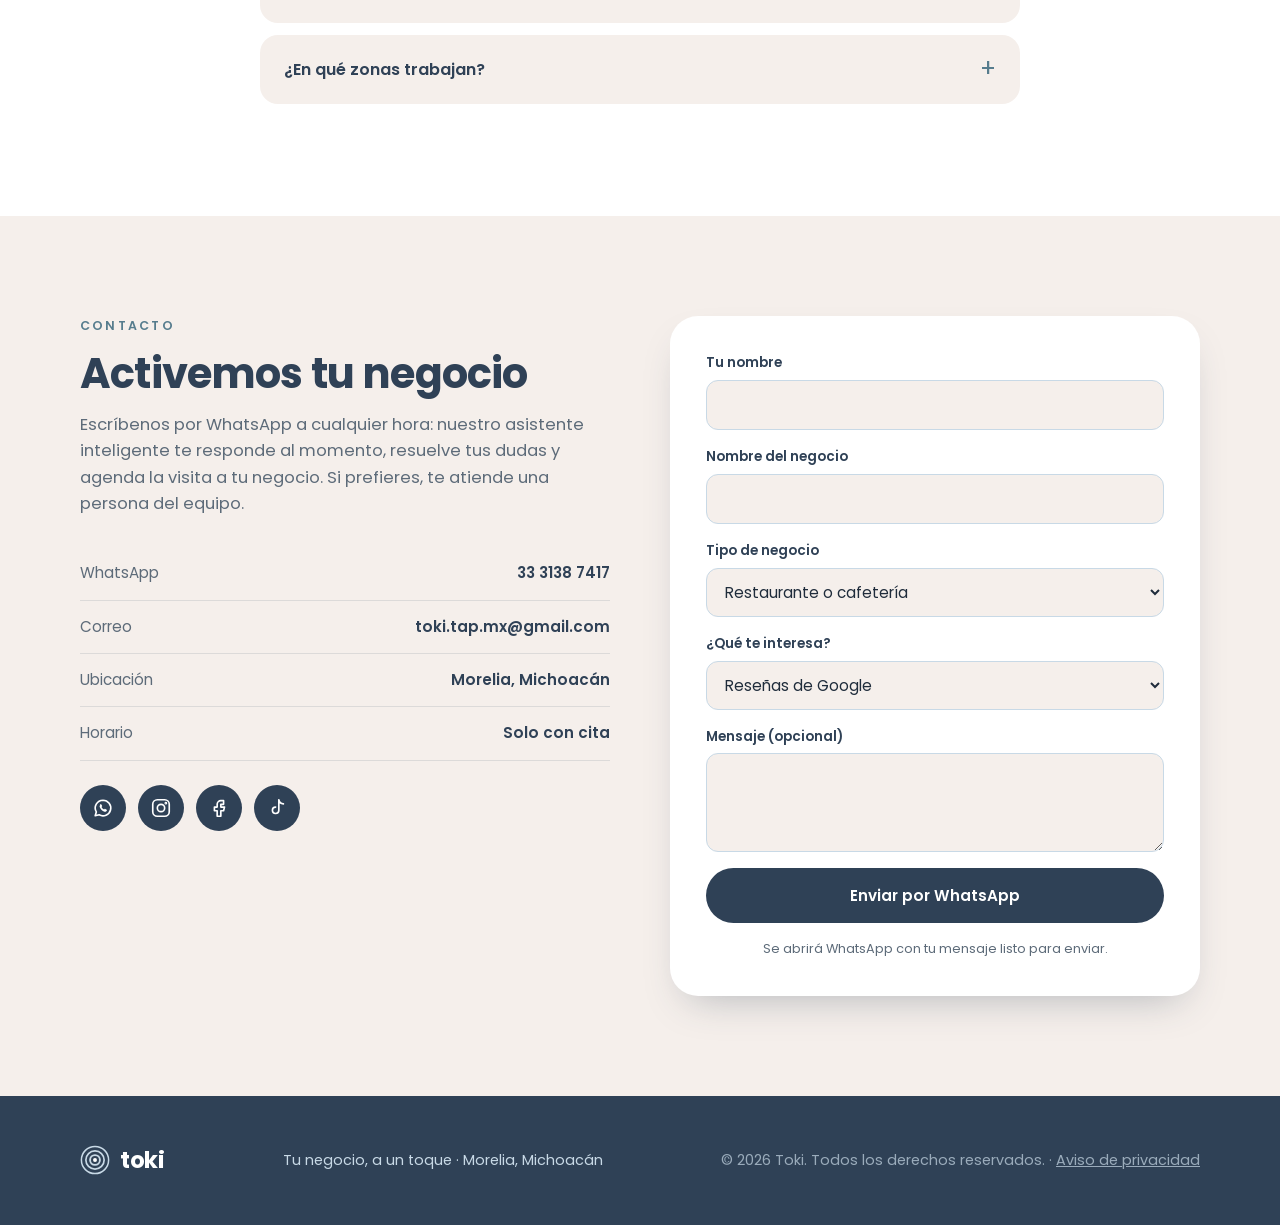
==== commit 0d1b8295: "Mencionar el asistente inteligente de WhatsApp (24/7) Co-Authored-By: Claude Opus 5.5 <noreply@anthr" ====
--- a/index.html
+++ b/index.html
@@ -52,6 +52,7 @@
           <li>Diseño con tu marca</li>
           <li>Instalación en tu local</li>
           <li>Seguimiento incluido</li>
+          <li>Atención 24/7 por WhatsApp</li>
         </ul>
       </div>
       <div class="hero__art" aria-hidden="true">
@@ -279,6 +280,10 @@
           <p>Sí. Si cambias tu contraseña de Wi-Fi, tu menú o tu enlace, lo actualizamos sin que tengas que comprar stickers nuevos.</p>
         </details>
         <details>
+          <summary>¿Quién me responde en WhatsApp?</summary>
+          <p>Nuestro asistente inteligente, al instante y las 24 horas: resuelve tus dudas, te comparte precios y agenda la visita a tu negocio. Si quieres hablar con una persona, solo pídelo y alguien del equipo te contesta.</p>
+        </details>
+        <details>
           <summary>¿En qué zonas trabajan?</summary>
           <p>Empezamos en Morelia, con instalación en tu local. Escríbenos y te decimos si llegamos a tu zona.</p>
         </details>
@@ -292,7 +297,7 @@
       <div>
         <p class="eyebrow">Contacto</p>
         <h2>Activemos tu negocio</h2>
-        <p class="sec-sub" id="contact-sub">Cuéntanos de tu negocio y te respondemos por WhatsApp con una propuesta.</p>
+        <p class="sec-sub" id="contact-sub">Escríbenos por WhatsApp a cualquier hora: nuestro asistente inteligente te responde al momento, resuelve tus dudas y agenda la visita a tu negocio. Si prefieres, te atiende una persona del equipo.</p>
         <ul class="contact-list">
           <li data-need="whatsapp"><span>WhatsApp</span><a class="js-wa js-wa-text" href="#">—</a></li>
           <li data-need="email"><span>Correo</span><a class="js-email" href="#">—</a></li>
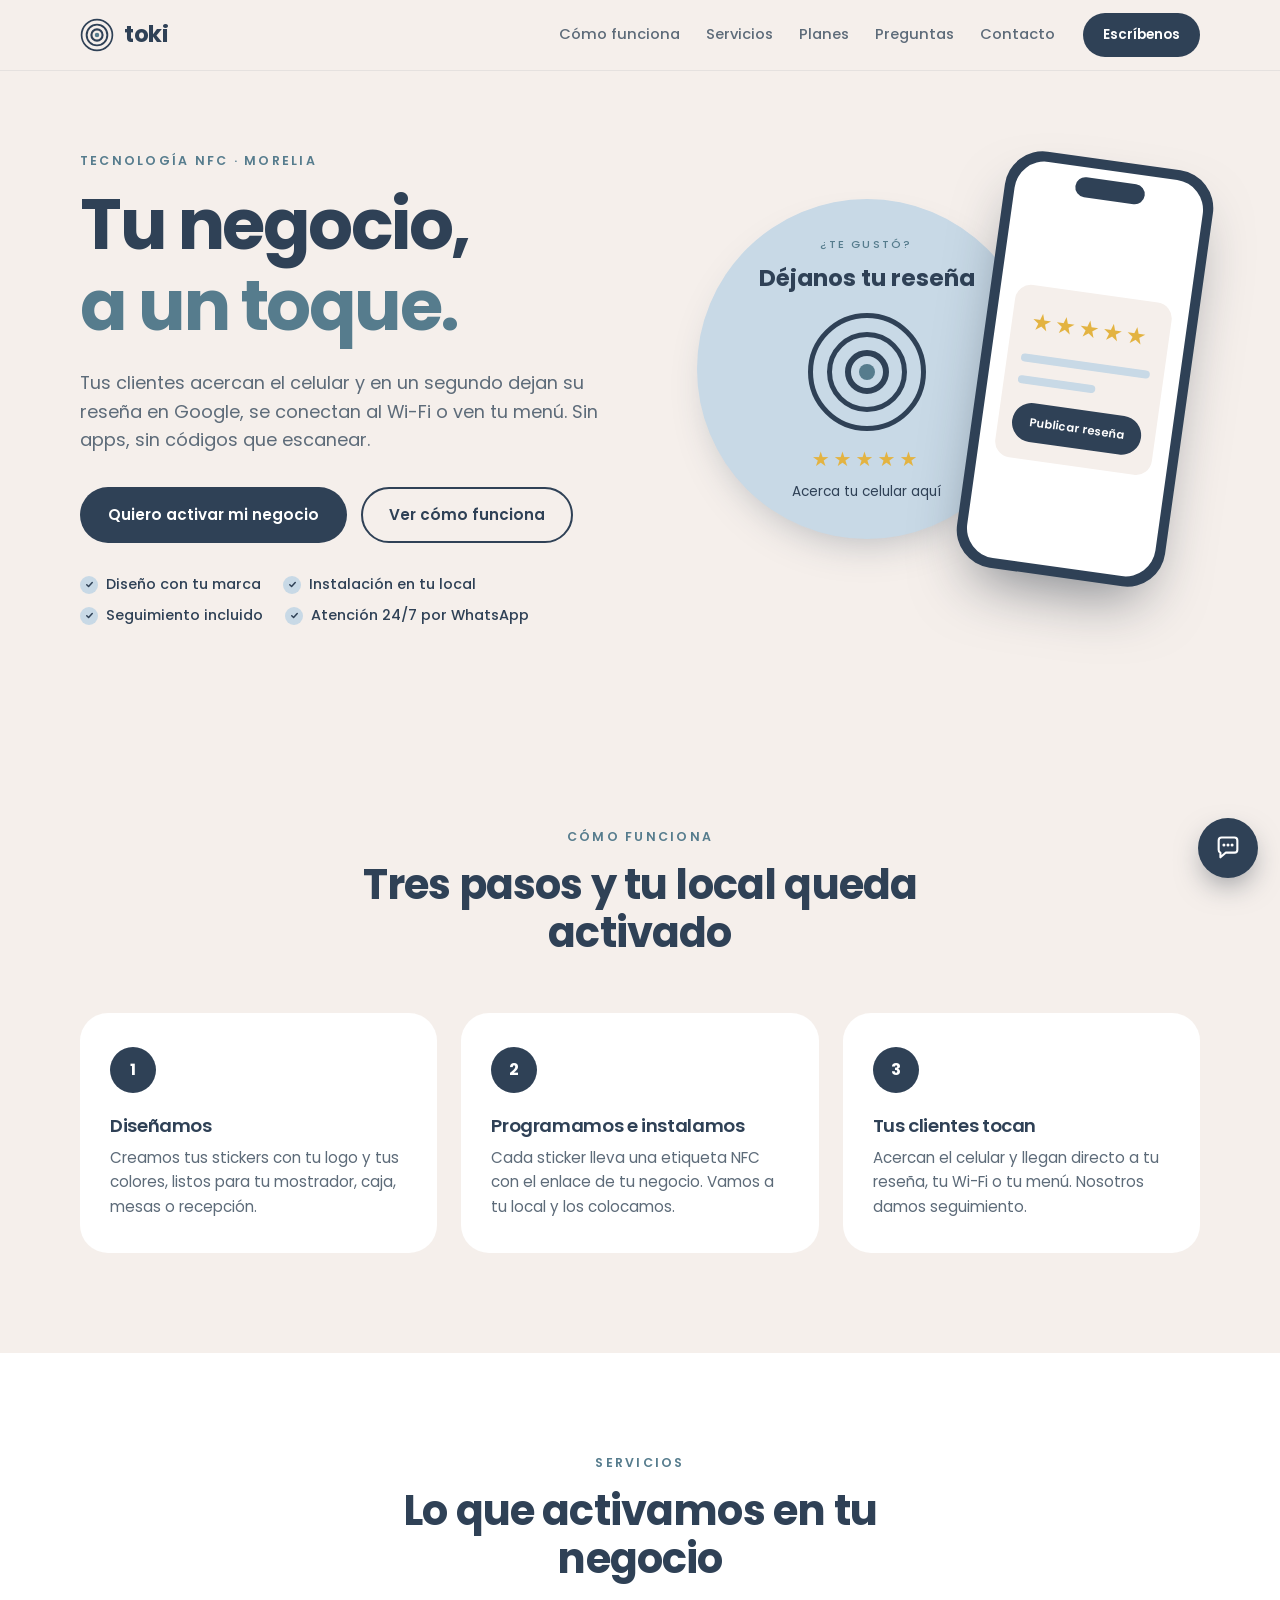
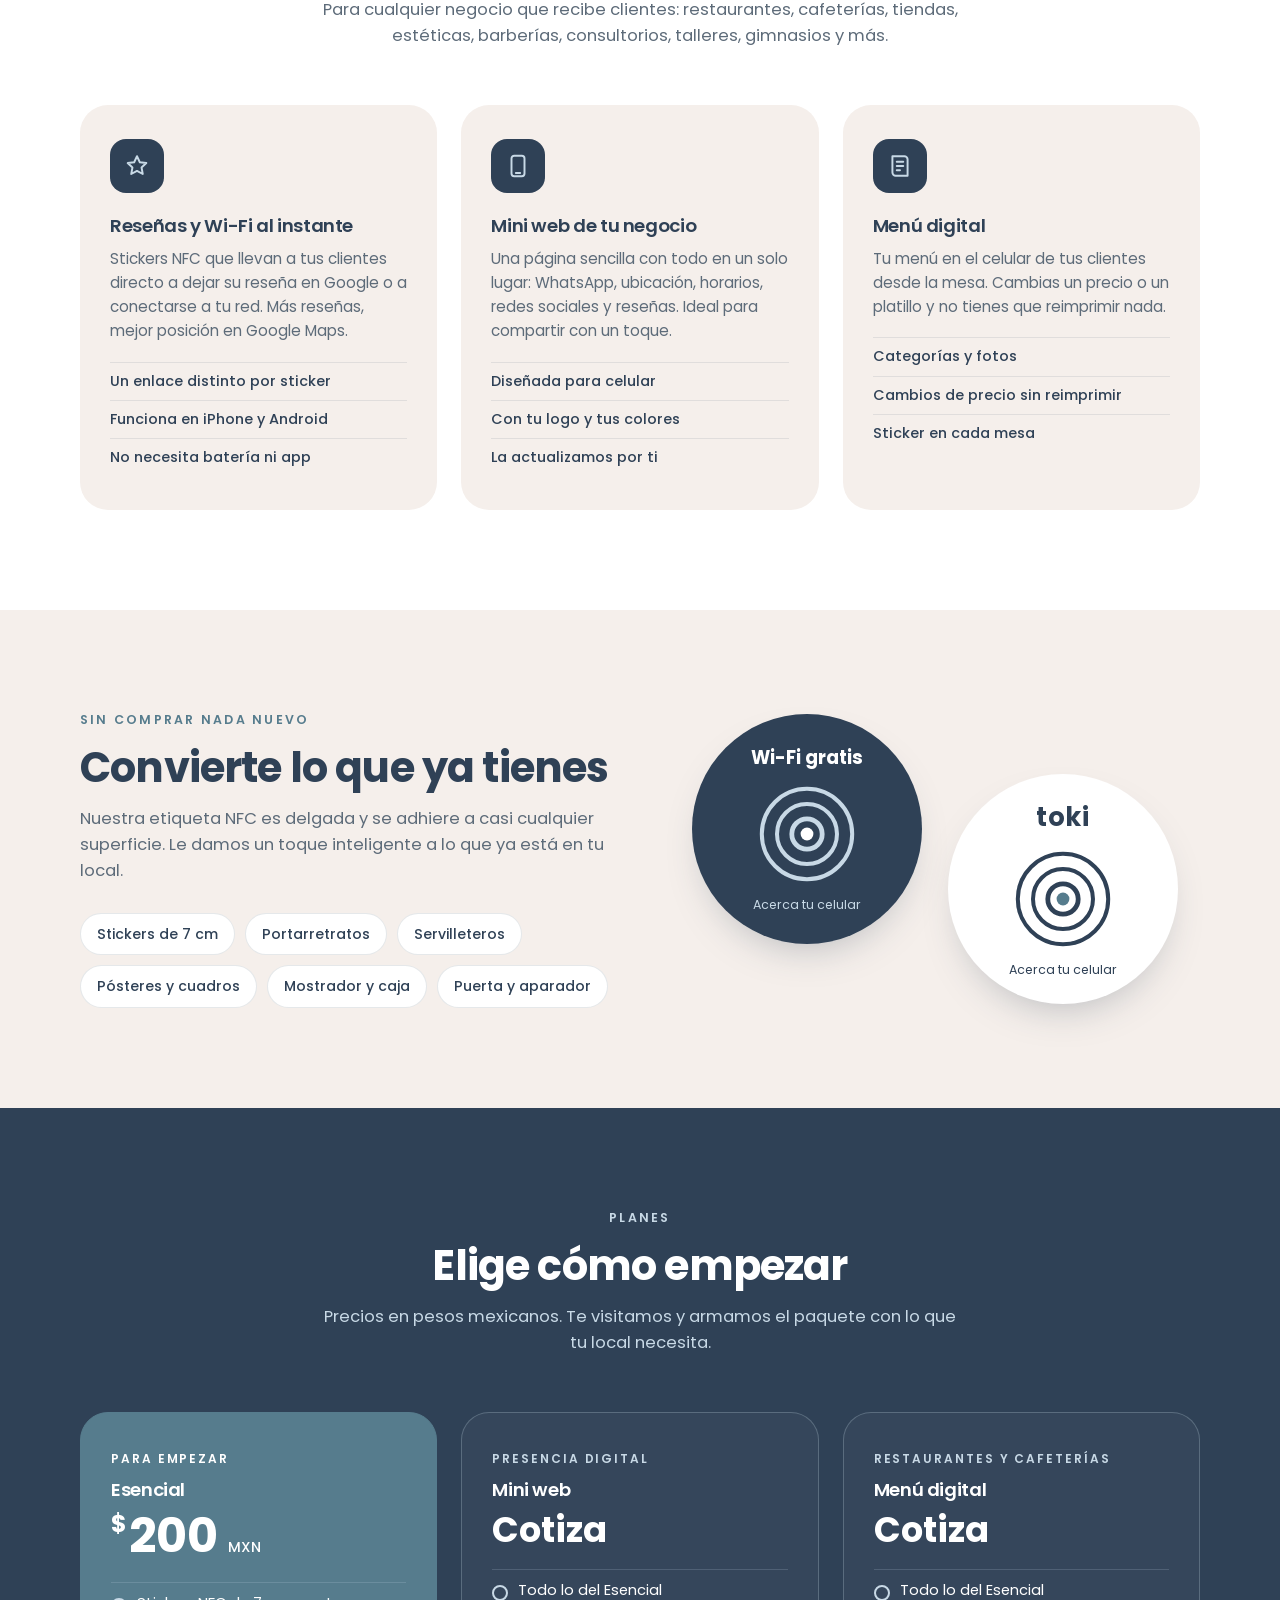
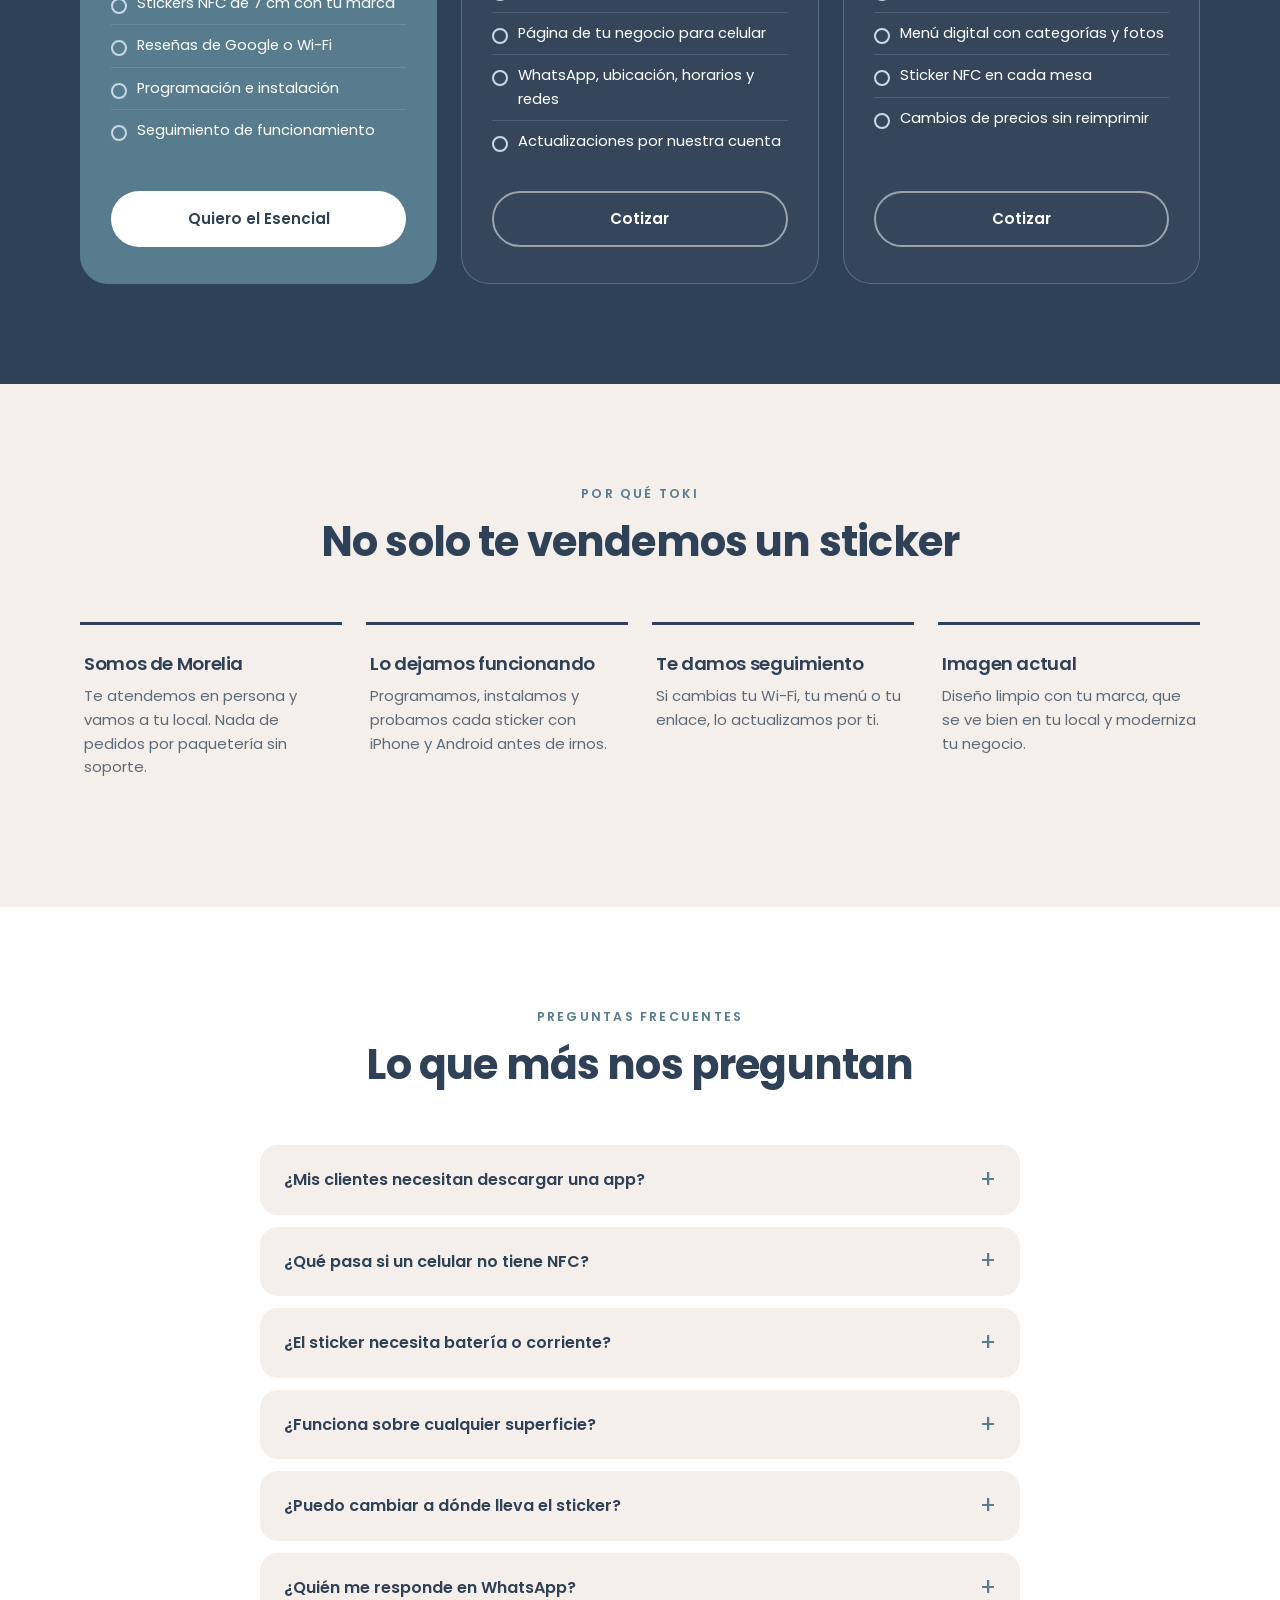
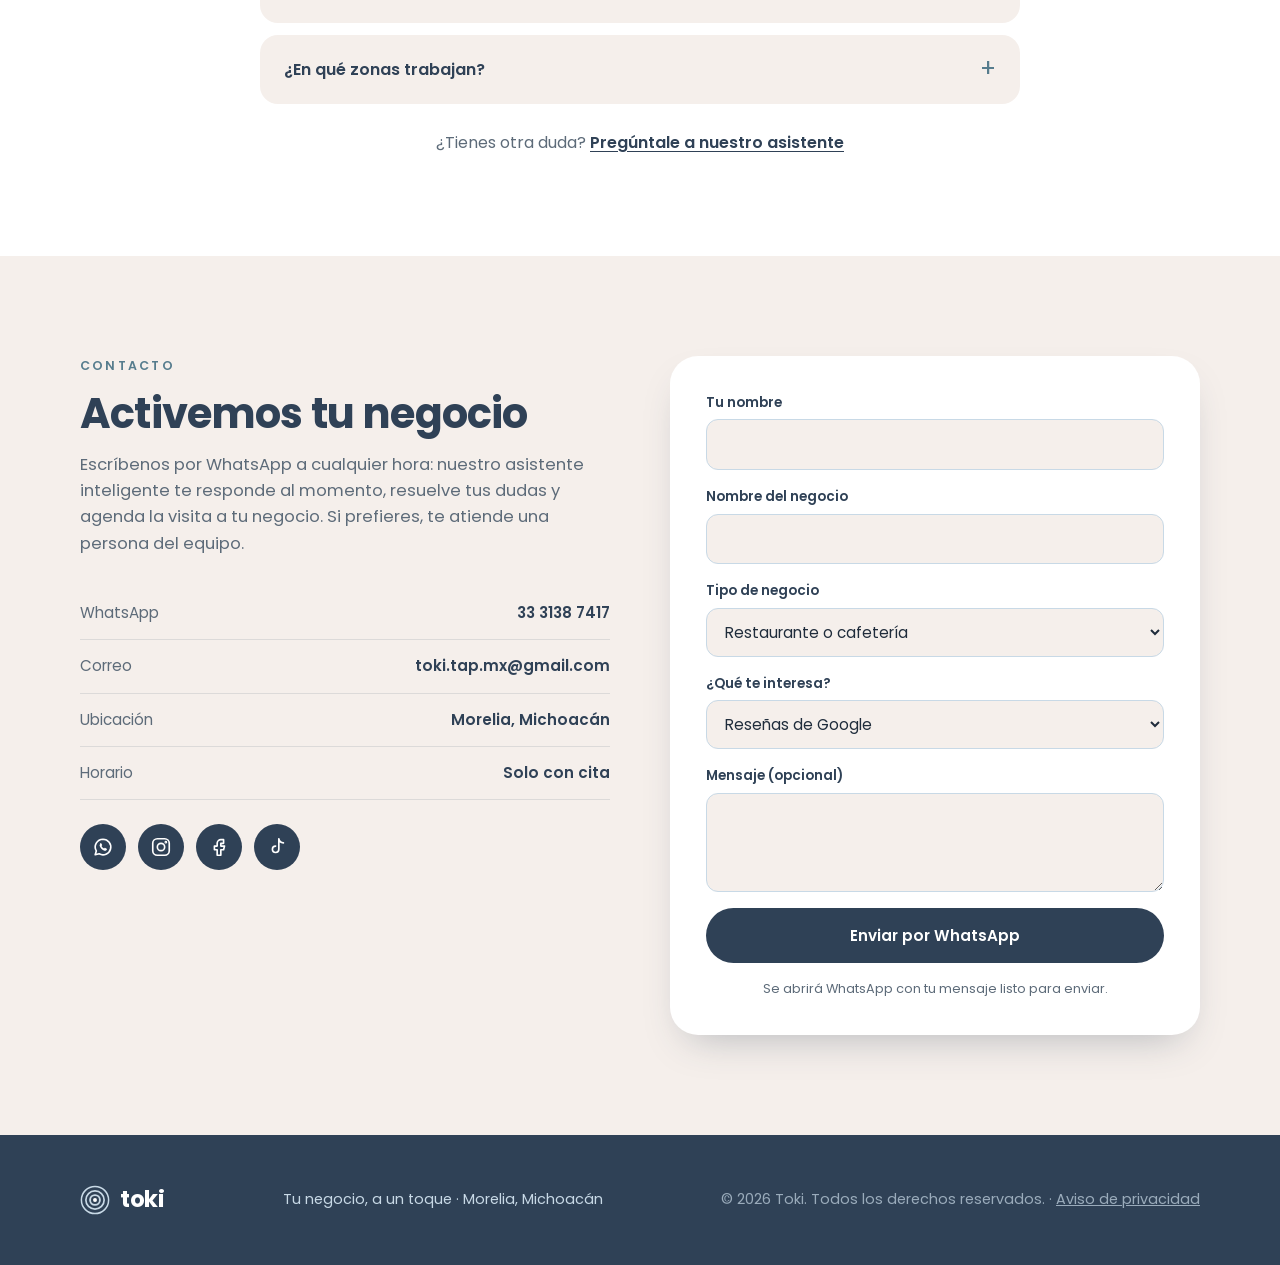
==== commit 8c054011: "Asistente programado (sin IA) en el sitio Chat con botones y palabras clave; flujo para agendar visi" ====
--- a/index.html
+++ b/index.html
@@ -288,6 +288,7 @@
           <p>Empezamos en Morelia, con instalación en tu local. Escríbenos y te decimos si llegamos a tu zona.</p>
         </details>
       </div>
+      <p class="faq-more">¿Tienes otra duda? <a href="#" data-asistente>Pregúntale a nuestro asistente</a></p>
     </div>
   </section>
 
@@ -357,11 +358,9 @@
   </div>
 </footer>
 
-<a class="wa-float js-wa" href="#contacto" aria-label="Escríbenos por WhatsApp">
-  <svg viewBox="0 0 24 24"><path d="M12 3.5a8.5 8.5 0 0 0-7.3 12.8L3.5 20.5l4.3-1.1A8.5 8.5 0 1 0 12 3.5z"/><path d="M9.1 7.9c.3-.3.7-.3.9 0l1 1.6c.2.3.1.6-.1.8l-.6.6c.6 1.2 1.6 2.2 2.8 2.8l.6-.6c.2-.2.5-.3.8-.1l1.6 1c.3.2.3.6 0 .9l-.7.8c-.5.5-1.2.6-1.8.4-2.4-.9-4.3-2.8-5.2-5.2-.2-.6-.1-1.3.4-1.8z" fill="currentColor" stroke="none"/></svg>
-</a>
 
 <script src="js/config.js"></script>
 <script src="js/main.js"></script>
+<script src="js/asistente.js"></script>
 </body>
 </html>
--- a/css/styles.css
+++ b/css/styles.css
@@ -233,3 +233,50 @@
 [hidden]{display:none!important}
 .soon{background:var(--white);border-radius:var(--r-lg);padding:44px 36px;text-align:center;box-shadow:var(--shadow);display:grid;justify-items:center;gap:14px}
 .soon p{color:var(--muted);max-width:360px}
+
+/* ===== Asistente Toki (sin IA) ===== */
+.faq-more{text-align:center;margin-top:26px;color:var(--muted)}
+.faq-more a{color:var(--navy);font-weight:600;text-decoration:underline;text-underline-offset:3px}
+.tk{position:fixed;right:22px;bottom:22px;z-index:70;font-family:var(--font)}
+.tk-launch{width:60px;height:60px;border-radius:50%;border:0;background:var(--navy);color:var(--white);display:grid;place-items:center;cursor:pointer;box-shadow:0 12px 30px -8px rgba(31,44,59,.55);transition:transform .2s,background .2s}
+.tk-launch:hover{transform:scale(1.06);background:var(--teal)}
+.tk-launch:focus-visible,.tk-chip:focus-visible,.tk-send:focus-visible,.tk-x:focus-visible{outline:3px solid var(--sky);outline-offset:2px}
+.tk-launch svg{width:28px;height:28px;fill:none;stroke:currentColor;stroke-width:1.8;stroke-linecap:round;stroke-linejoin:round;grid-area:1/1}
+.tk-ico-close{opacity:0;transform:rotate(-90deg);transition:.25s}
+.tk-ico-open{transition:.25s}
+.tk-open .tk-ico-open{opacity:0;transform:rotate(90deg)}
+.tk-open .tk-ico-close{opacity:1;transform:none}
+.tk-hint{position:absolute;right:72px;bottom:12px;white-space:nowrap;background:var(--white);color:var(--navy);font-size:.88rem;font-weight:500;padding:9px 14px;border-radius:14px 14px 4px 14px;box-shadow:var(--shadow);cursor:pointer;animation:tkIn .35s ease}
+.tk-panel{position:absolute;right:0;bottom:76px;width:370px;height:min(560px,calc(100vh - 120px));background:var(--beige);border-radius:22px;box-shadow:0 30px 70px -20px rgba(31,44,59,.55);display:flex;flex-direction:column;overflow:hidden;animation:tkIn .25s ease}
+@keyframes tkIn{from{opacity:0;transform:translateY(10px)}to{opacity:1;transform:none}}
+.tk-head{display:flex;align-items:center;gap:12px;background:var(--navy);color:var(--white);padding:14px 16px}
+.tk-head div{display:grid;line-height:1.25;flex:1}
+.tk-head strong{font-size:1rem}
+.tk-head span{font-size:.78rem;color:var(--sky)}
+.tk-x{background:none;border:0;color:var(--white);font-size:1.7rem;line-height:1;width:40px;height:40px;border-radius:50%;cursor:pointer}
+.tk-x:hover{background:rgba(255,255,255,.12)}
+.tk-log{flex:1;overflow-y:auto;padding:16px 14px 6px;display:flex;flex-direction:column;gap:8px;overscroll-behavior:contain}
+.tk-msg{max-width:85%;padding:10px 14px;border-radius:16px;font-size:.92rem;line-height:1.45;white-space:pre-line;overflow-wrap:anywhere}
+.tk-bot{align-self:flex-start;background:var(--white);color:var(--ink);border-bottom-left-radius:5px}
+.tk-user{align-self:flex-end;background:var(--teal);color:var(--white);border-bottom-right-radius:5px}
+.tk-typing{display:flex;gap:4px;padding:14px 16px}
+.tk-typing i{width:7px;height:7px;border-radius:50%;background:var(--sky);animation:tkDot 1s infinite}
+.tk-typing i:nth-child(2){animation-delay:.15s}.tk-typing i:nth-child(3){animation-delay:.3s}
+@keyframes tkDot{0%,60%,100%{transform:none;opacity:.5}30%{transform:translateY(-4px);opacity:1}}
+.tk-wa{align-self:flex-start;display:inline-flex;align-items:center;gap:8px;background:var(--navy);color:var(--white);font-weight:600;font-size:.88rem;padding:10px 16px;border-radius:999px;margin:2px 0 4px}
+.tk-wa::before{content:"";width:16px;height:16px;background:url("data:image/svg+xml,%3Csvg xmlns='http://www.w3.org/2000/svg' viewBox='0 0 24 24' fill='none' stroke='white' stroke-width='2' stroke-linejoin='round'%3E%3Cpath d='M12 3.5a8.5 8.5 0 0 0-7.3 12.8L3.5 20.5l4.3-1.1A8.5 8.5 0 1 0 12 3.5z'/%3E%3C/svg%3E") center/contain no-repeat}
+.tk-wa:hover{background:var(--teal)}
+.tk-chips{display:flex;flex-wrap:wrap;gap:6px;padding:4px 14px 10px;max-height:150px;overflow-y:auto}
+.tk-chips:empty{display:none}
+.tk-chip{font:inherit;font-size:.82rem;font-weight:500;color:var(--navy);background:var(--white);border:1.5px solid var(--sky);border-radius:999px;padding:7px 12px;cursor:pointer;min-height:36px}
+.tk-chip:hover{border-color:var(--teal);background:var(--sky)}
+.tk-form{display:flex;gap:8px;padding:10px 12px 12px;background:var(--white);border-top:1px solid rgba(47,65,86,.08)}
+.tk-in{flex:1;min-width:0;font:inherit;font-size:16px;padding:10px 14px;border-radius:999px;border:1.5px solid var(--sky);background:var(--beige);color:var(--ink);outline:none}
+.tk-in:focus{border-color:var(--teal)}
+.tk-send{width:44px;height:44px;border-radius:50%;border:0;background:var(--navy);display:grid;place-items:center;cursor:pointer;flex:none}
+.tk-send svg{width:20px;height:20px;fill:var(--white)}
+@media (max-width:600px){
+  .tk{right:16px;bottom:16px}
+  .tk-panel{position:fixed;inset:auto 8px 86px 8px;width:auto;height:min(72vh,560px)}
+  .tk-hint{right:68px}
+}
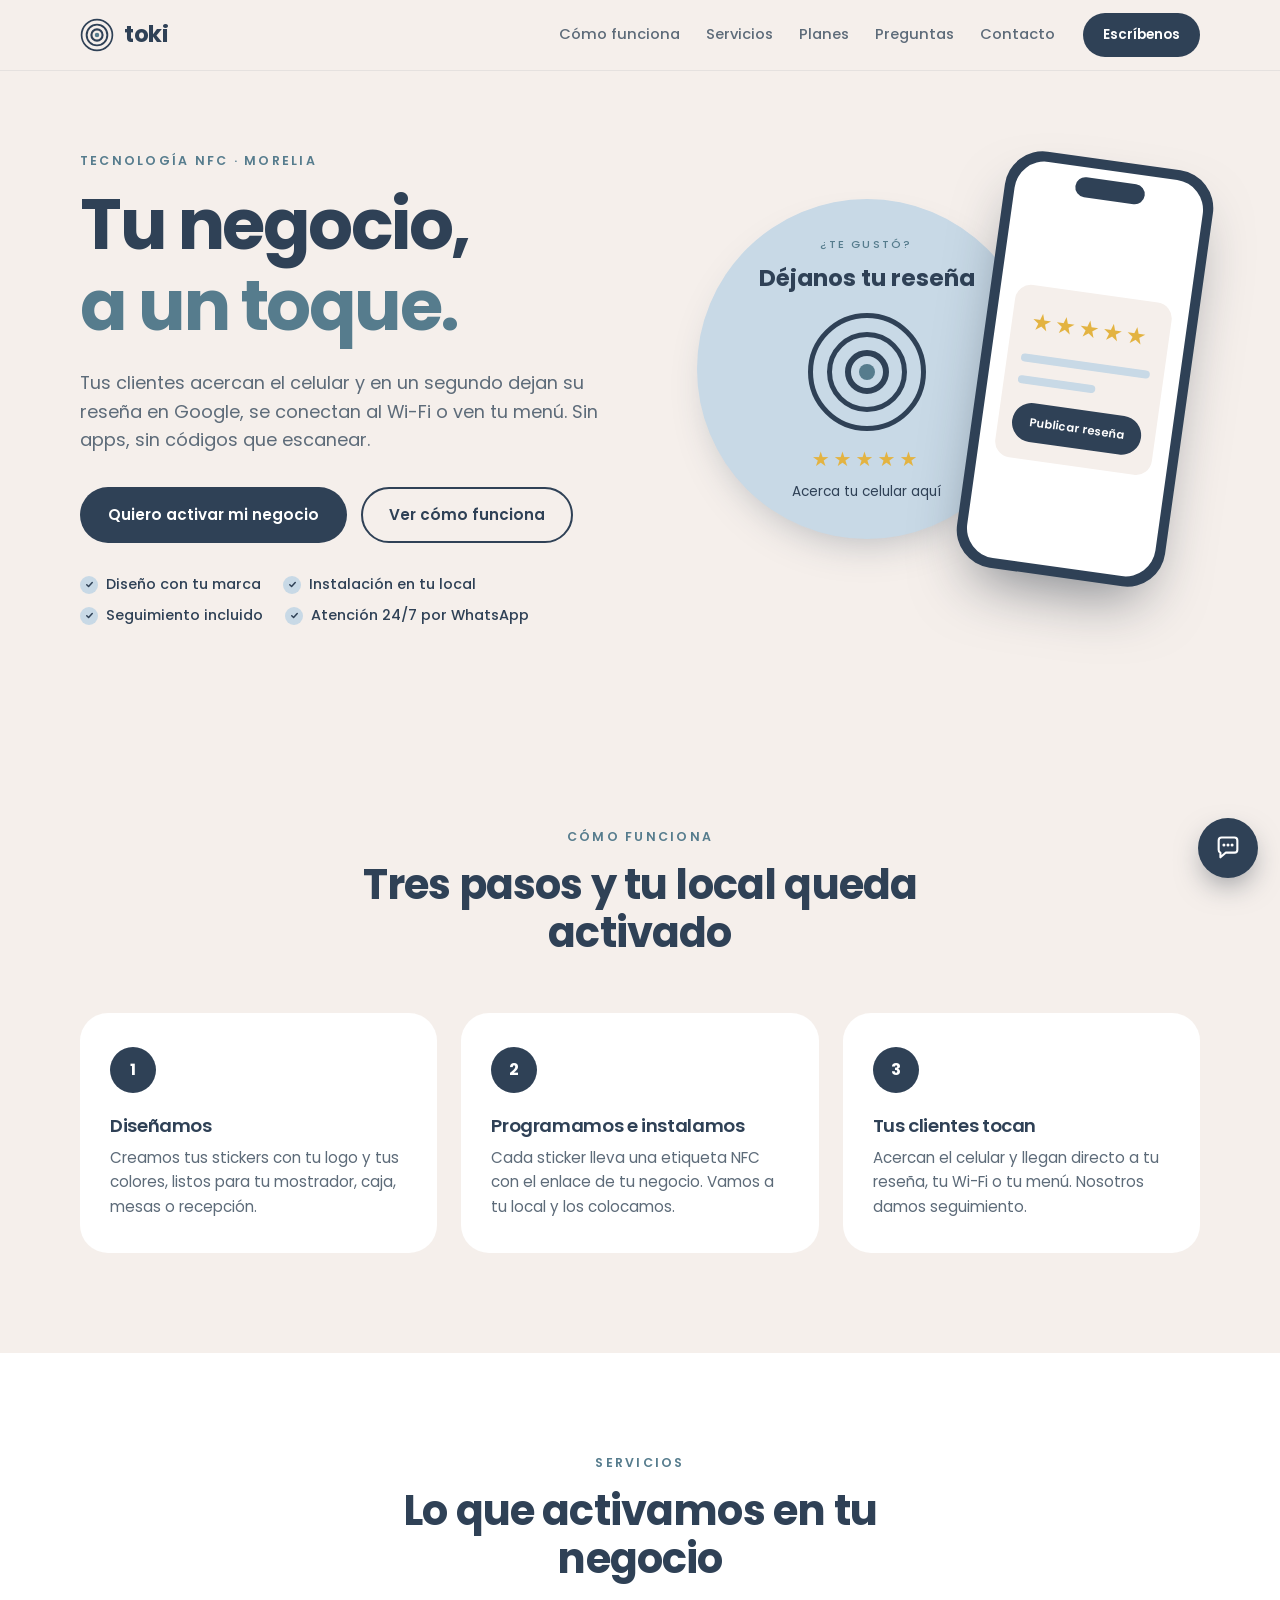
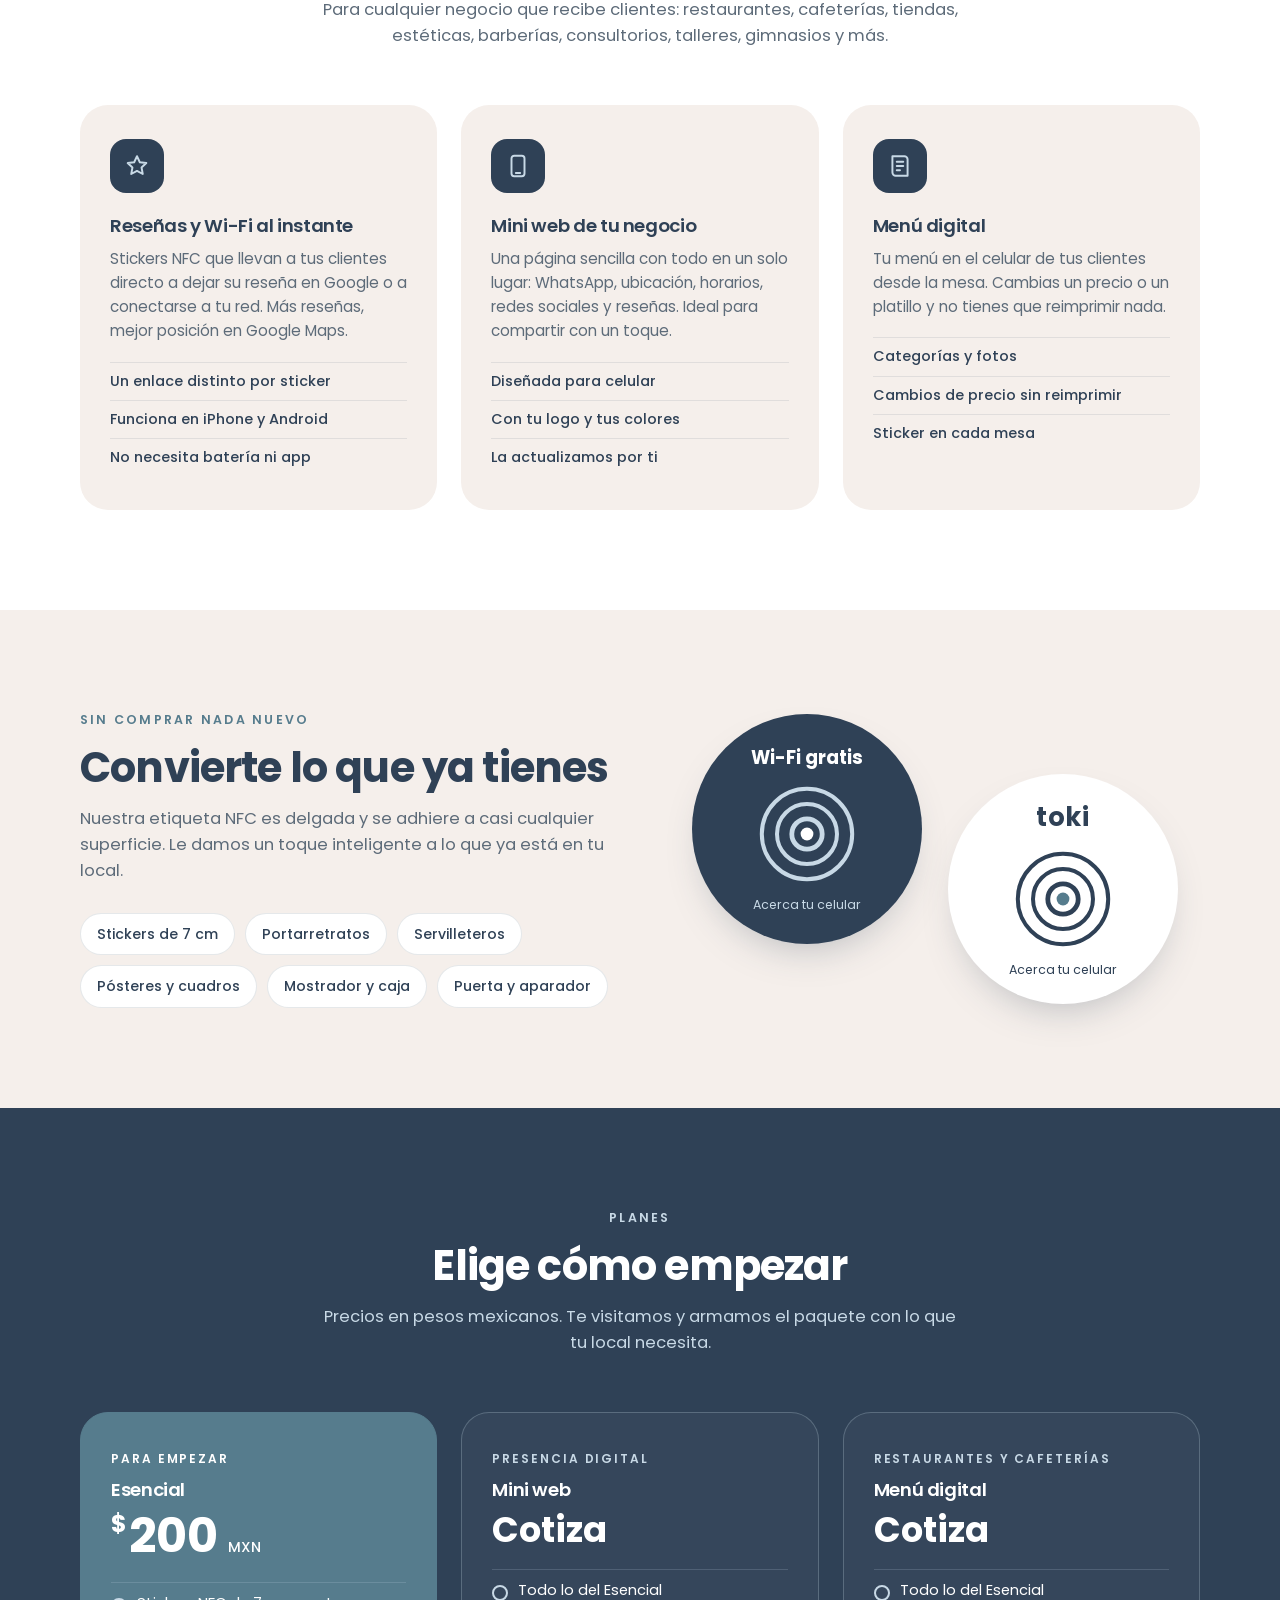
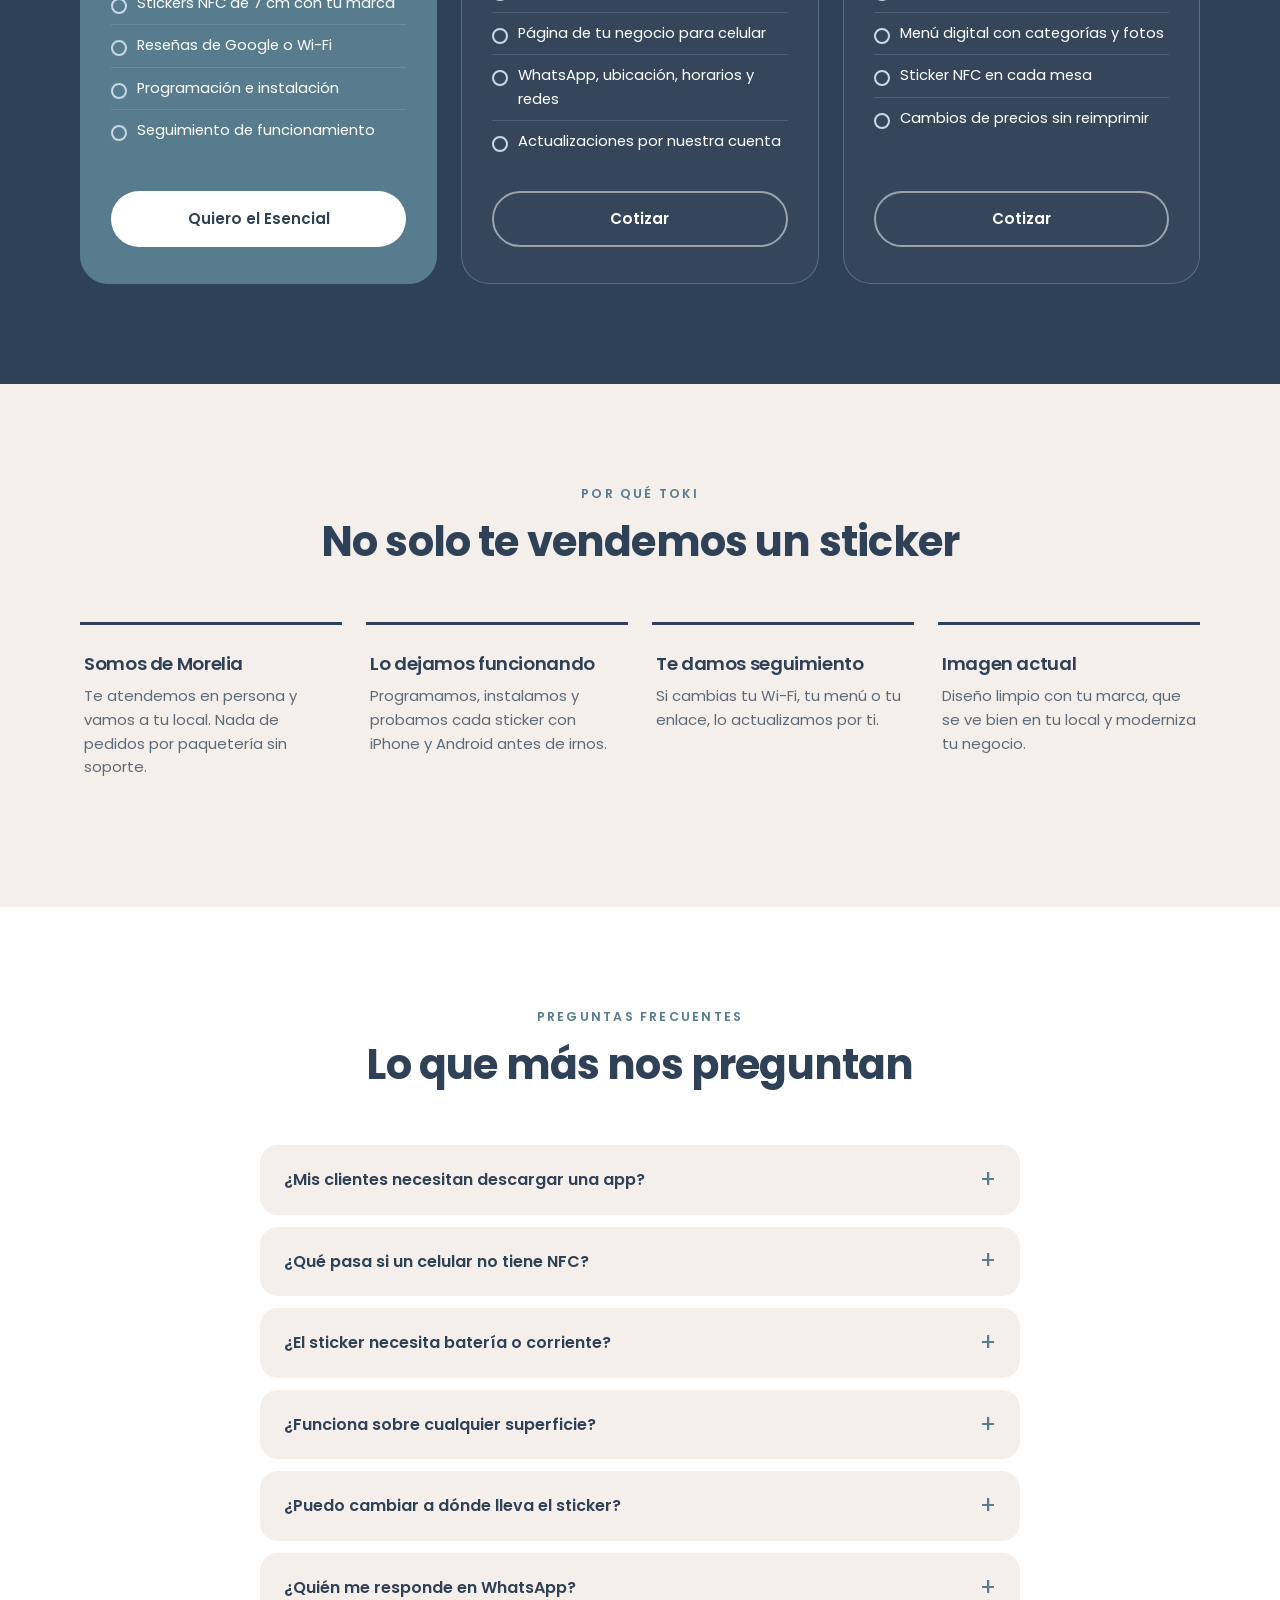
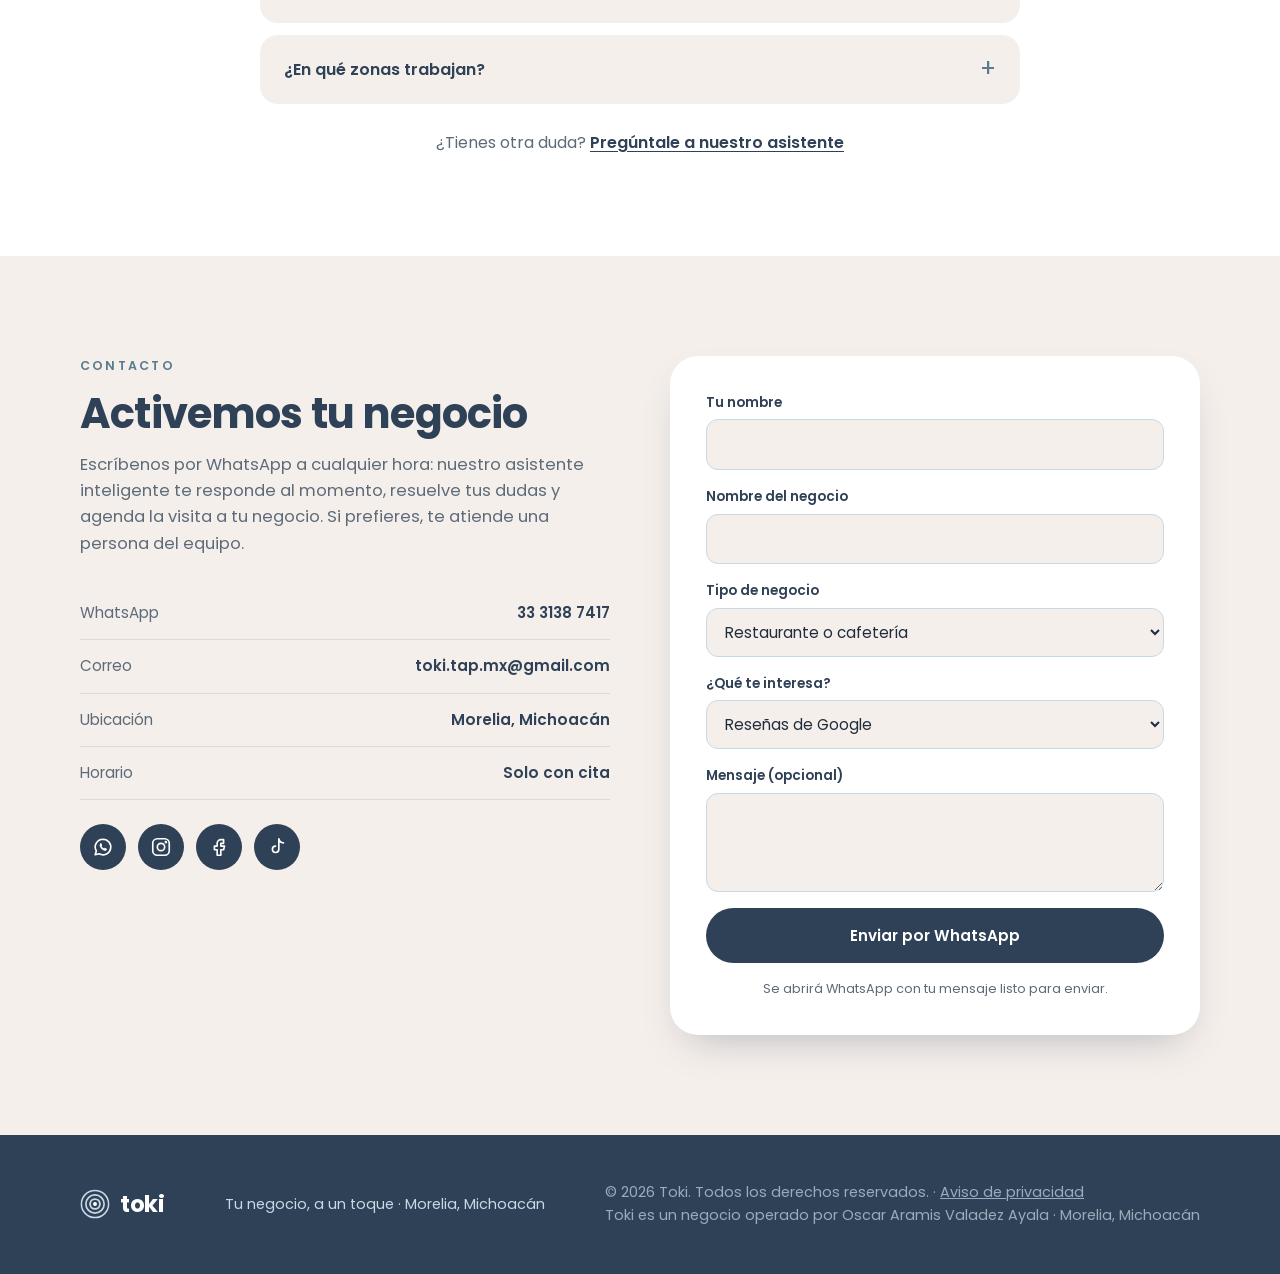
==== commit 78746953: "Mostrar el nombre legal del responsable (verificación de Meta)" ====
--- a/index.html
+++ b/index.html
@@ -10,6 +10,7 @@
   <meta property="og:type" content="website">
   <meta property="og:locale" content="es_MX">
   <meta name="theme-color" content="#2F4156">
+  <meta name="facebook-domain-verification" content="p0b81dbgirlg0vbhwqy72jxhwb7fym" />
   <link rel="icon" href="favicon.svg" type="image/svg+xml">
   <link rel="preconnect" href="https://fonts.googleapis.com">
   <link rel="preconnect" href="https://fonts.gstatic.com" crossorigin>
@@ -354,7 +355,7 @@
   <div class="wrap footer__in">
     <a href="#inicio" class="brand brand--light"><img src="assets/logo-light.svg" alt="" width="30" height="30"><span>toki</span></a>
     <p>Tu negocio, a un toque · <span class="js-ciudad">Morelia</span></p>
-    <p class="footer__copy">© <span id="year"></span> Toki. Todos los derechos reservados. · <a href="privacidad.html" style="text-decoration:underline">Aviso de privacidad</a></p>
+    <p class="footer__copy">© <span id="year"></span> Toki. Todos los derechos reservados. · <a href="privacidad.html" style="text-decoration:underline">Aviso de privacidad</a><br>Toki es un negocio operado por Oscar Aramis Valadez Ayala · Morelia, Michoacán</p>
   </div>
 </footer>
 
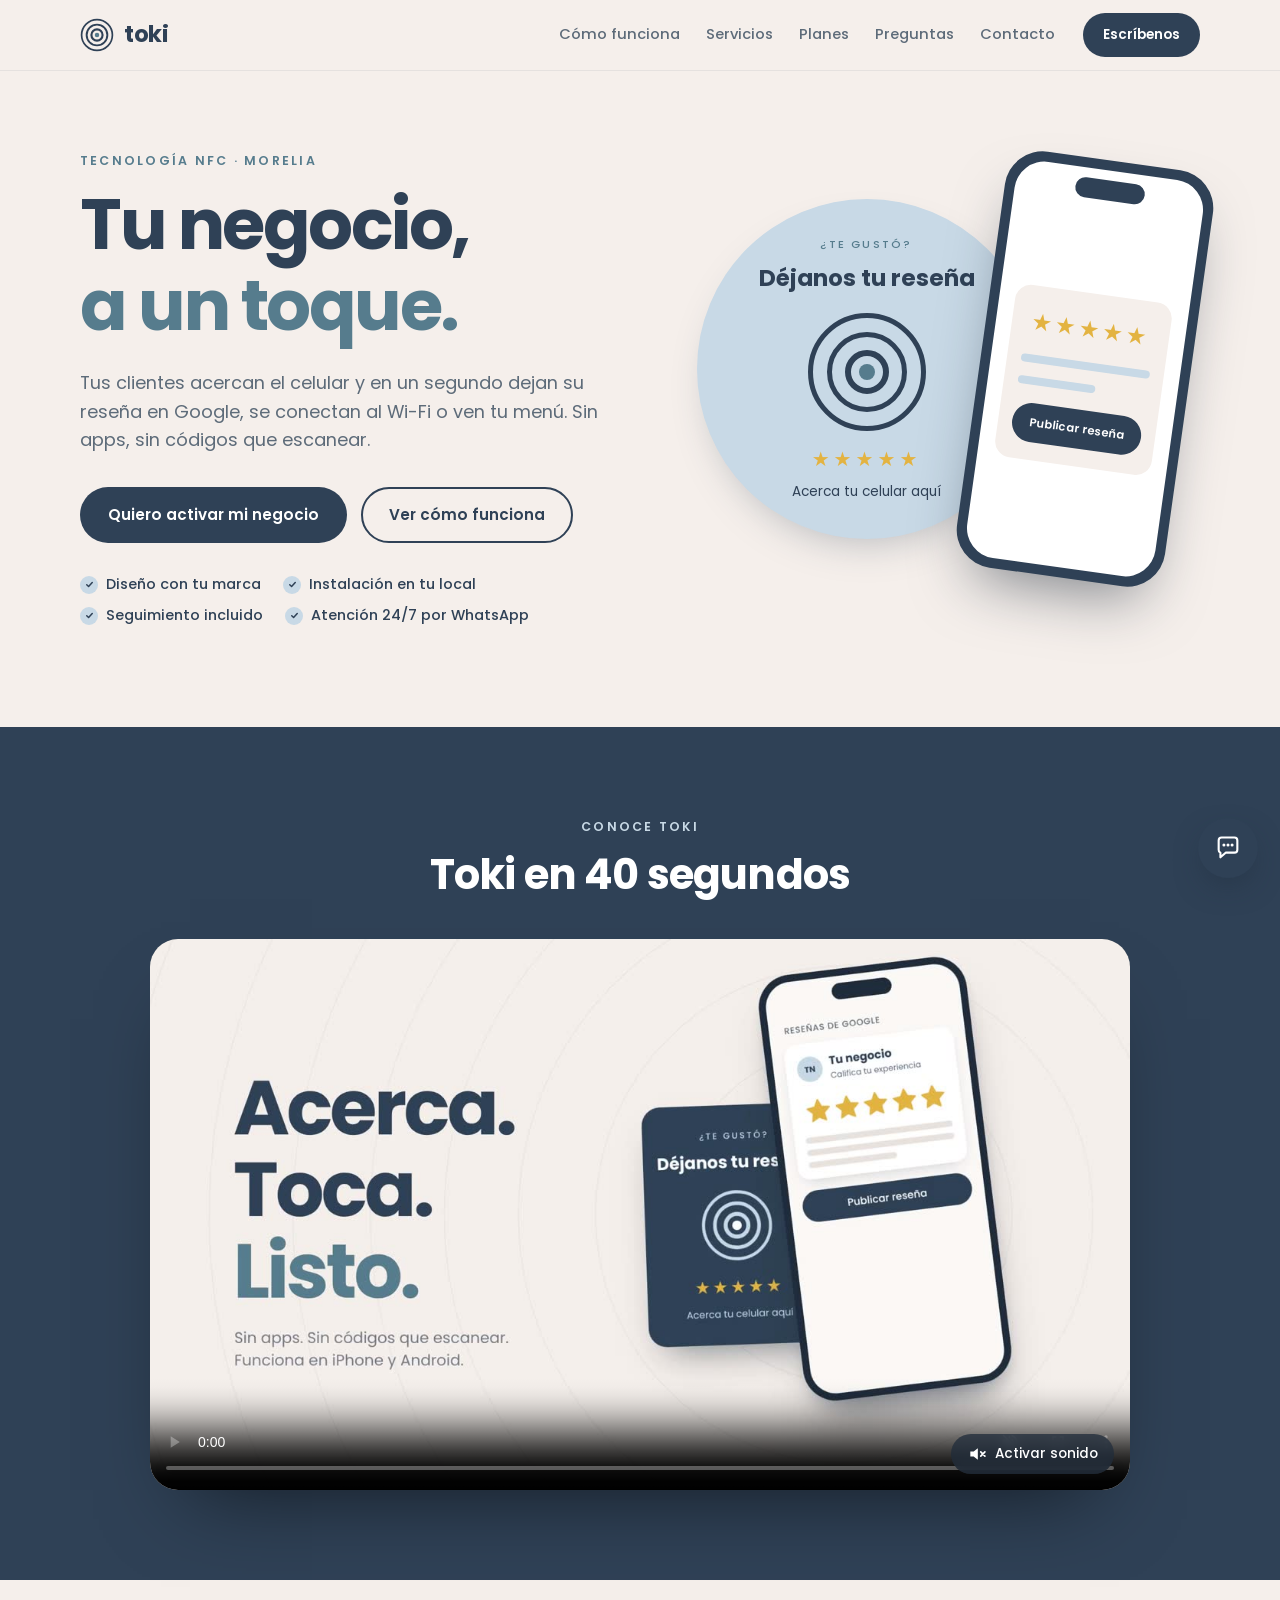
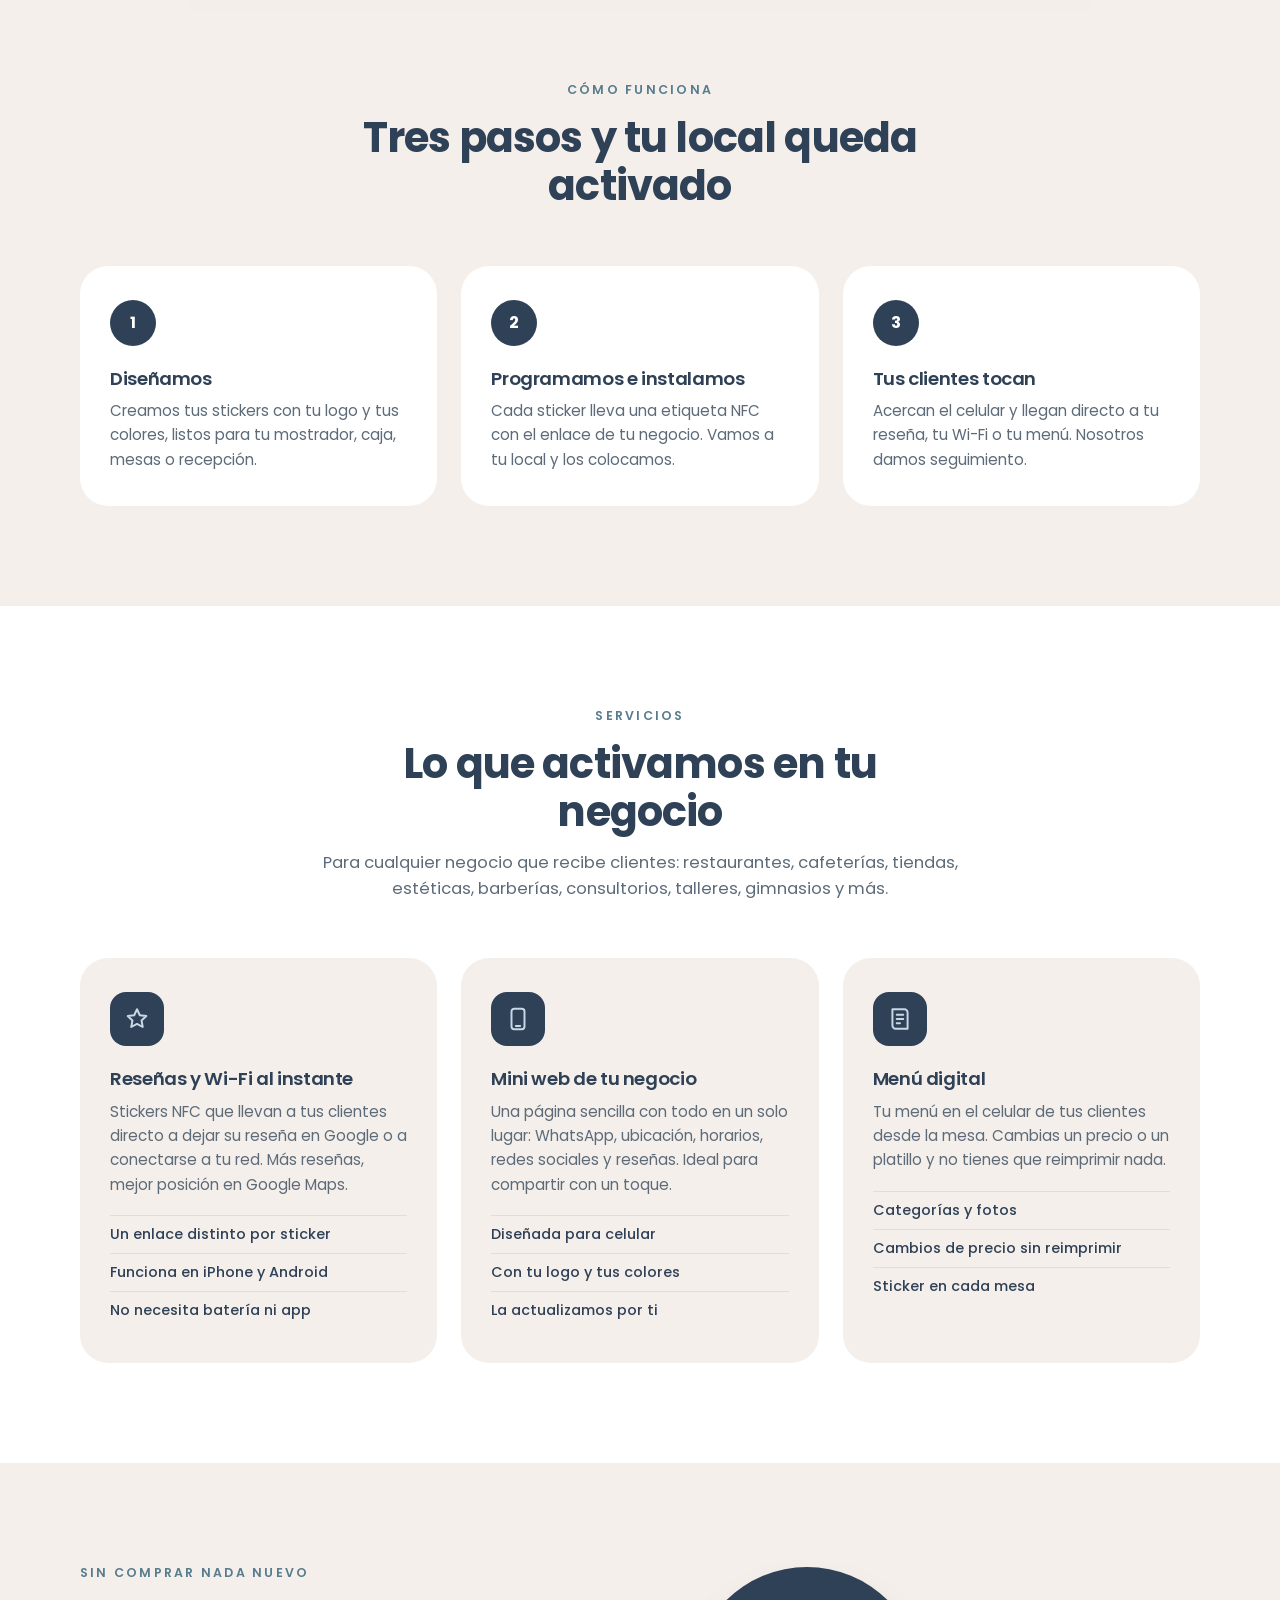
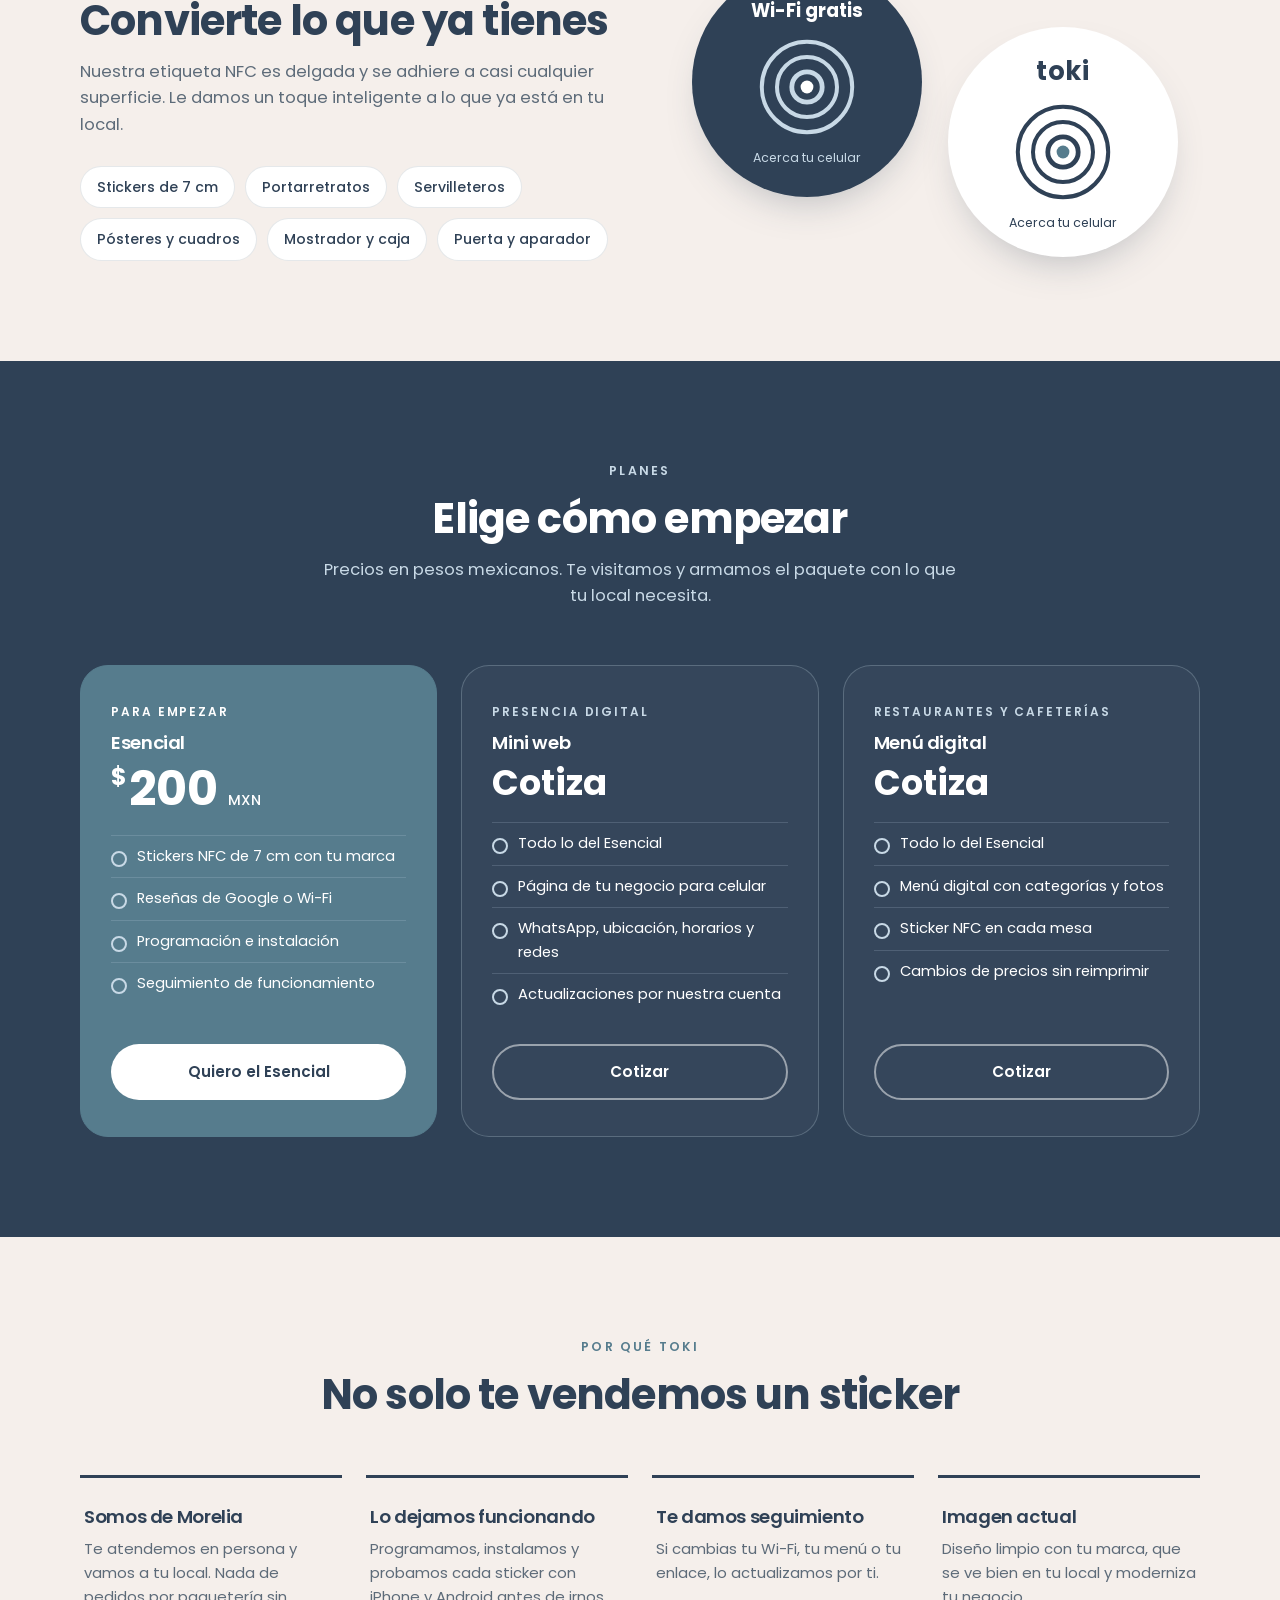
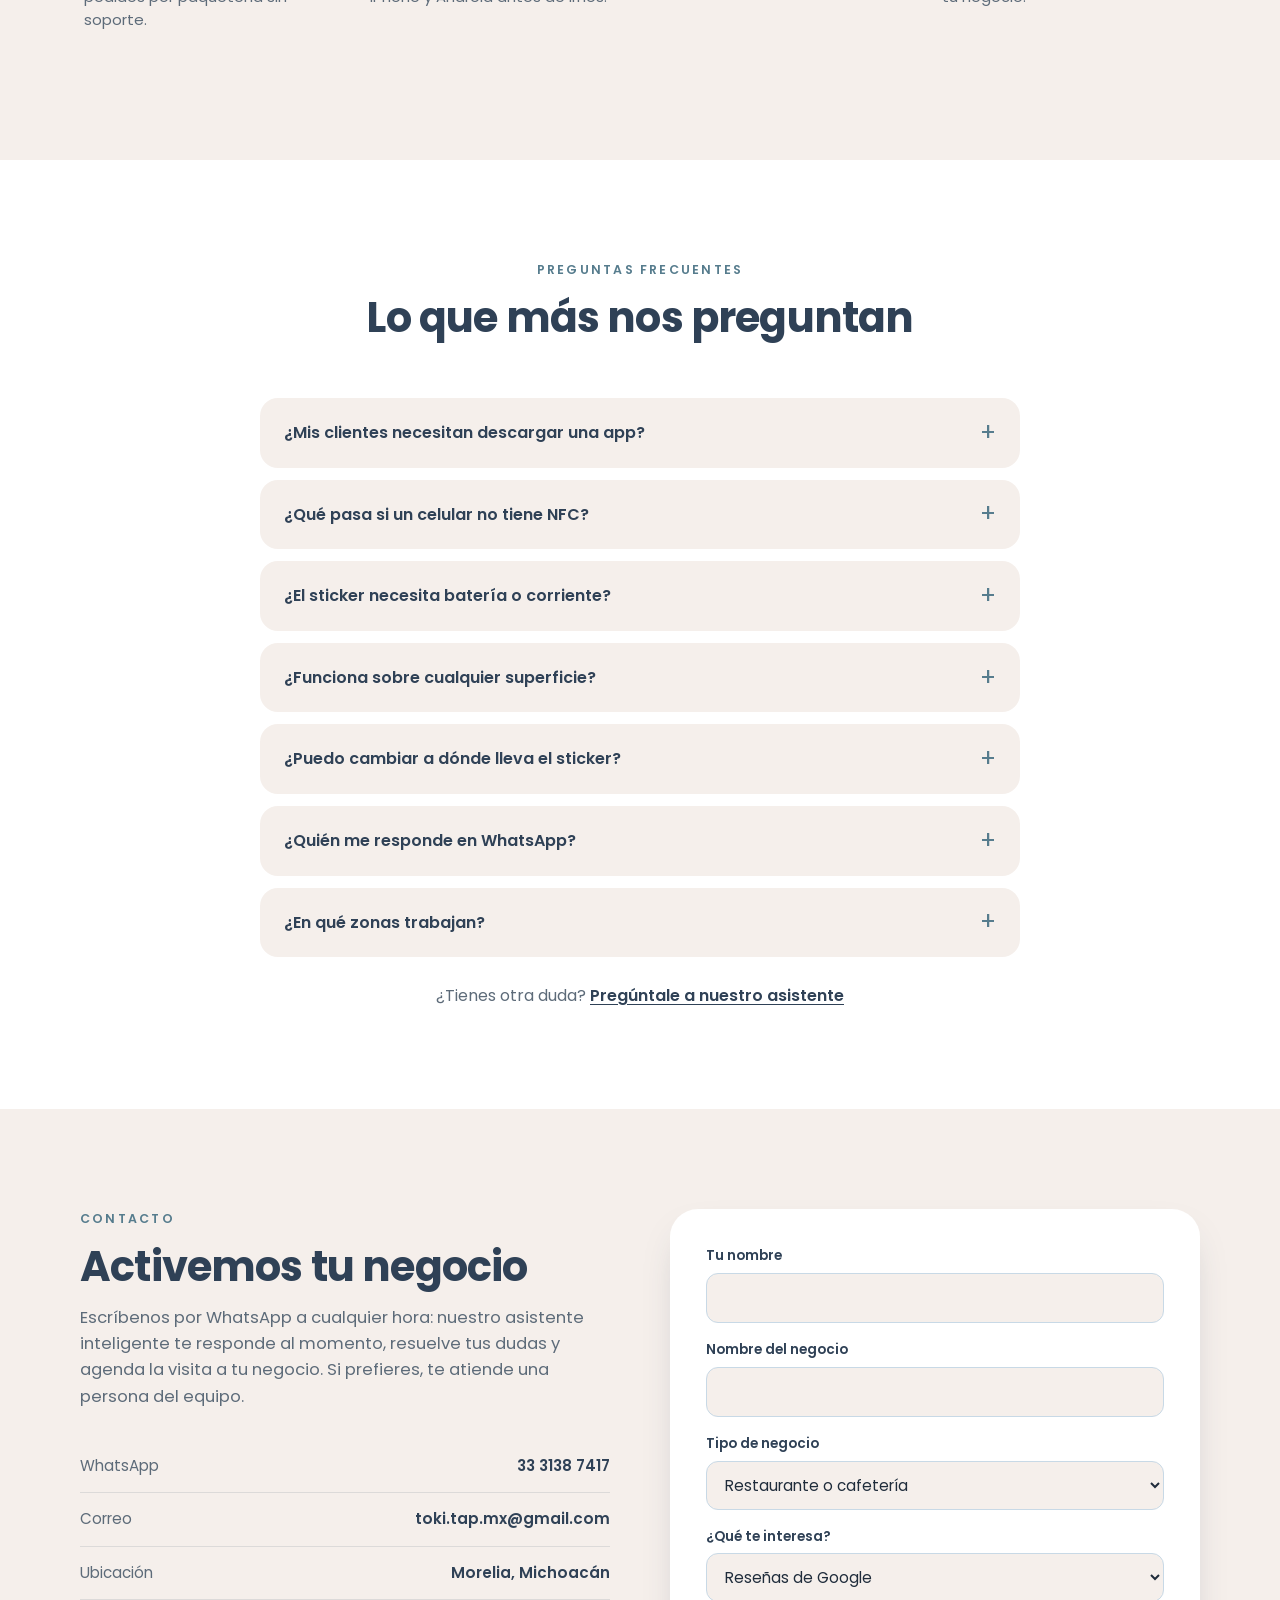
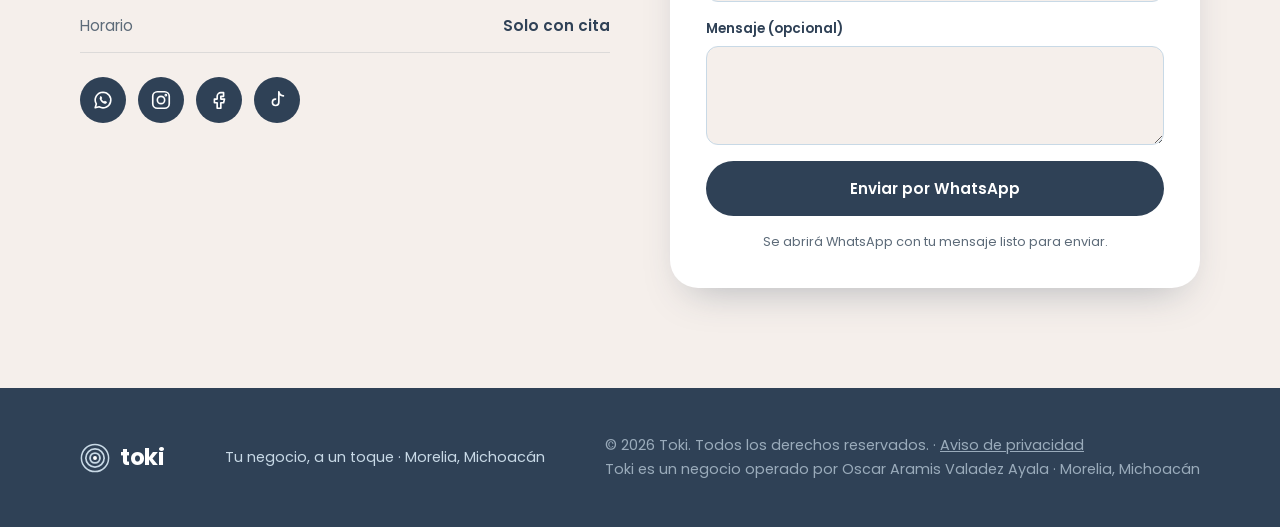
==== commit 9bd4d66c: "Agrega video de presentación de Toki (40 s) después de la portada Se reproduce en silencio al estar " ====
--- a/index.html
+++ b/index.html
@@ -10,7 +10,28 @@
   <meta property="og:type" content="website">
   <meta property="og:locale" content="es_MX">
   <meta name="theme-color" content="#2F4156">
+  <meta name="google-site-verification" content="7wC1eqb8WJnPdMG0aR58me7hlrSbKygEDwPPiJxOcuM" />
   <meta name="facebook-domain-verification" content="p0b81dbgirlg0vbhwqy72jxhwb7fym" />
+  <link rel="canonical" href="https://tokitap.github.io/">
+  <meta property="og:url" content="https://tokitap.github.io/">
+  <script type="application/ld+json">
+  {
+    "@context": "https://schema.org",
+    "@type": "LocalBusiness",
+    "name": "Toki",
+    "alternateName": "Toki Tap",
+    "description": "Stickers NFC para negocios en Morelia: reseñas de Google, Wi-Fi, menú digital y más con solo acercar el celular.",
+    "url": "https://tokitap.github.io/",
+    "telephone": "+52 33 3138 7417",
+    "email": "toki.tap.mx@gmail.com",
+    "areaServed": { "@type": "City", "name": "Morelia, Michoacán" },
+    "sameAs": [
+      "https://instagram.com/tokitap.mx",
+      "https://www.facebook.com/profile.php?id=61596904683000",
+      "https://tiktok.com/@tokitap.mx"
+    ]
+  }
+  </script>
   <link rel="icon" href="favicon.svg" type="image/svg+xml">
   <link rel="preconnect" href="https://fonts.googleapis.com">
   <link rel="preconnect" href="https://fonts.gstatic.com" crossorigin>
@@ -76,6 +97,25 @@
           </div>
         </div>
         <div class="pulse"><i></i><i></i><i></i></div>
+      </div>
+    </div>
+  </section>
+
+  <!-- VIDEO -->
+  <section class="section section--navy video-sec" id="video">
+    <div class="wrap">
+      <header class="sec-head">
+        <p class="eyebrow eyebrow--light">Conoce Toki</p>
+        <h2>Toki en 40 segundos</h2>
+      </header>
+      <div class="vid">
+        <video class="vid__el" muted loop playsinline preload="metadata" poster="assets/video/toki-intro-poster.jpg" aria-label="Video de presentación de Toki: qué hacemos y cómo funciona">
+          <source src="assets/video/toki-intro.mp4" type="video/mp4">
+        </video>
+        <button class="vid__sound" type="button" aria-pressed="false">
+          <svg viewBox="0 0 24 24" aria-hidden="true"><path d="M4 9v6h4l5 4V5L8 9z"/><path class="vid__x" d="M16.5 9.5l5 5M21.5 9.5l-5 5"/><path class="vid__w" d="M16 8.5a5 5 0 010 7M18.5 6a8.5 8.5 0 010 12"/></svg>
+          <span>Activar sonido</span>
+        </button>
       </div>
     </div>
   </section>
--- a/css/styles.css
+++ b/css/styles.css
@@ -280,3 +280,21 @@
   .tk-panel{position:fixed;inset:auto 8px 86px 8px;width:auto;height:min(72vh,560px)}
   .tk-hint{right:68px}
 }
+
+/* Video de presentación */
+.video-sec{padding:90px 0}
+.video-sec .sec-head{margin-bottom:40px}
+.vid{position:relative;max-width:980px;margin:0 auto;border-radius:var(--r-lg);overflow:hidden;background:var(--ink);box-shadow:0 40px 80px -40px rgba(0,0,0,.6);aspect-ratio:16/9}
+.vid__el{display:block;width:100%;height:100%;object-fit:cover}
+.vid__sound{position:absolute;right:16px;bottom:16px;display:inline-flex;align-items:center;gap:8px;padding:10px 16px;border:0;border-radius:999px;background:rgba(31,44,59,.72);color:var(--white);font:500 .85rem var(--font);cursor:pointer;backdrop-filter:blur(6px);-webkit-backdrop-filter:blur(6px);transition:background .2s}
+.vid__sound:hover{background:var(--teal)}
+.vid__sound svg{width:20px;height:20px;fill:none;stroke:currentColor;stroke-width:2;stroke-linecap:round;stroke-linejoin:round}
+.vid__sound svg path:first-child{fill:currentColor;stroke:none}
+.vid__sound .vid__w{display:none}
+.vid__sound[aria-pressed="true"] .vid__w{display:block}
+.vid__sound[aria-pressed="true"] .vid__x{display:none}
+@media (max-width:760px){
+  .video-sec{padding:64px 0}
+  .vid{border-radius:var(--r)}
+  .vid__sound{right:10px;bottom:10px;padding:8px 12px;font-size:.78rem}
+}
